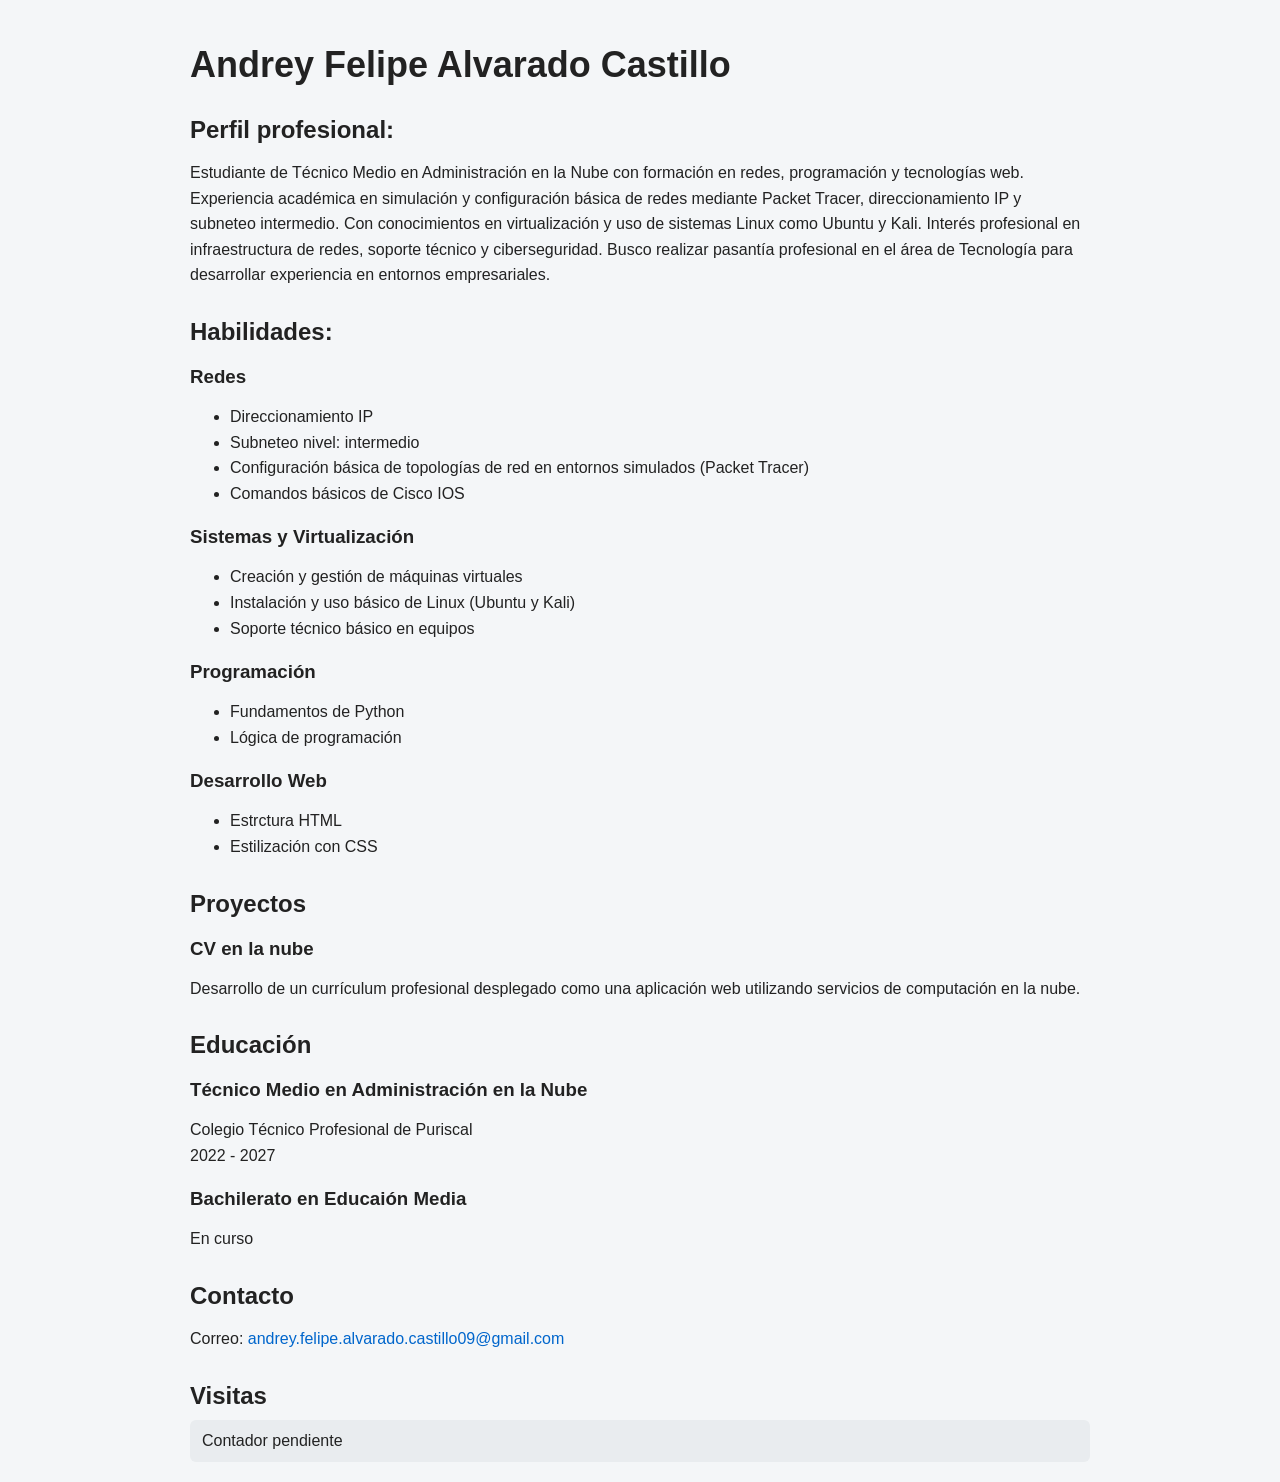
==== website/index.html @ d8b178a7 "Crear contenido y estructura del CV" ====
<!DOCTYPE html>
<html lang="es">

<head>
    <meta charset="UTF-8">
    <meta name="viewport" content="width=device-width, initial-scale=1.0">

    <title>Andrey Felipe Alvarado Castillo - CV</title>

    <link rel="stylesheet" href="styles.css">
</head>

<body>
    
    <main>
  <h1>Andrey Felipe Alvarado Castillo</h1>
    
    <h2>Perfil profesional:</h2>
    
    <p> Estudiante de Técnico Medio en Administración en la Nube con formación en redes,
    programación y tecnologías web. Experiencia académica en simulación y configuración
    básica de redes mediante Packet Tracer, direccionamiento IP y subneteo intermedio.
    Con conocimientos en virtualización y uso de sistemas Linux como Ubuntu y Kali.
    Interés profesional en infraestructura de redes, soporte técnico y ciberseguridad.
    Busco realizar pasantía profesional en el área de Tecnología para desarrollar
    experiencia en entornos empresariales.</p>

    <h2>Habilidades:</h2>

    <h3>Redes</h3>
    <ul>
        <li>Direccionamiento IP</li>
        <li>Subneteo nivel: intermedio</li>
        <li>Configuración básica de topologías de red en entornos simulados (Packet Tracer)</li>
        <li>Comandos básicos de Cisco IOS</li>
    </ul>
    <h3>Sistemas y Virtualización</h3>
    <ul>
        <li>Creación y gestión de máquinas virtuales</li>
        <li>Instalación y uso básico de Linux (Ubuntu y Kali)</li>
        <li>Soporte técnico básico en equipos</li>
    </ul>
    <h3>Programación</h3>
    <ul>
       <li>Fundamentos de Python</li>
        <li>Lógica de programación</li>
        
    </ul>
    <h3>Desarrollo Web</h3>
    <ul>
        <li>Estrctura HTML</li>
        <li>Estilización con CSS</li>
    </ul>
    <h2>Proyectos</h2>

    <h3>CV en la nube</h3>
    <p>
         Desarrollo de un currículum profesional desplegado como una aplicación web
         utilizando servicios de computación en la nube.
    </p>
    <h2>Educación</h2>

    <h3>Técnico Medio en Administración en la Nube</h3>
    <p>
        Colegio Técnico Profesional de Puriscal<br>
        2022 - 2027
    </p>

    <h3>Bachilerato en Educaión Media</h3>
    <p>
        En curso
    </p>
    <h2>Contacto</h2>

    <p>
        Correo:
        <a href="mailto:andrey.felipe.alvarado.castillo09@gmail.com">
            andrey.felipe.alvarado.castillo09@gmail.com
        </a>
    </p>
    
    <h2>Visitas</h2>

<div id="visit-count">
    Contador pendiente
</div>
    </main>
    
</body>

</html>
---- website/styles.css ----
body {
    font-family: Arial, sans-serif;
}

main {
    max-width: 900px;
    margin: 0 auto;
    padding: 20px;
}
body {
    font-family: Arial, sans-serif;
    margin: 0;
    background-color: #f4f6f8;
    color: #222;
}

h1 {
    font-size: 36px;
    margin-bottom: 10px;
}

h2 {
    margin-top: 30px;
    margin-bottom: 10px;
}

h3 {
    margin-top: 20px;
    margin-bottom: 8px;
}

p {
    line-height: 1.6;
}

ul {
    line-height: 1.6;
}

a {
    color: #0066cc;
    text-decoration: none;
    overflow-wrap: anywhere;
}

a:hover {
    text-decoration: underline;
}

#visit-count {
    margin-top: 10px;
    padding: 12px;
    background-color: #e9ecef;
    border-radius: 6px;
}
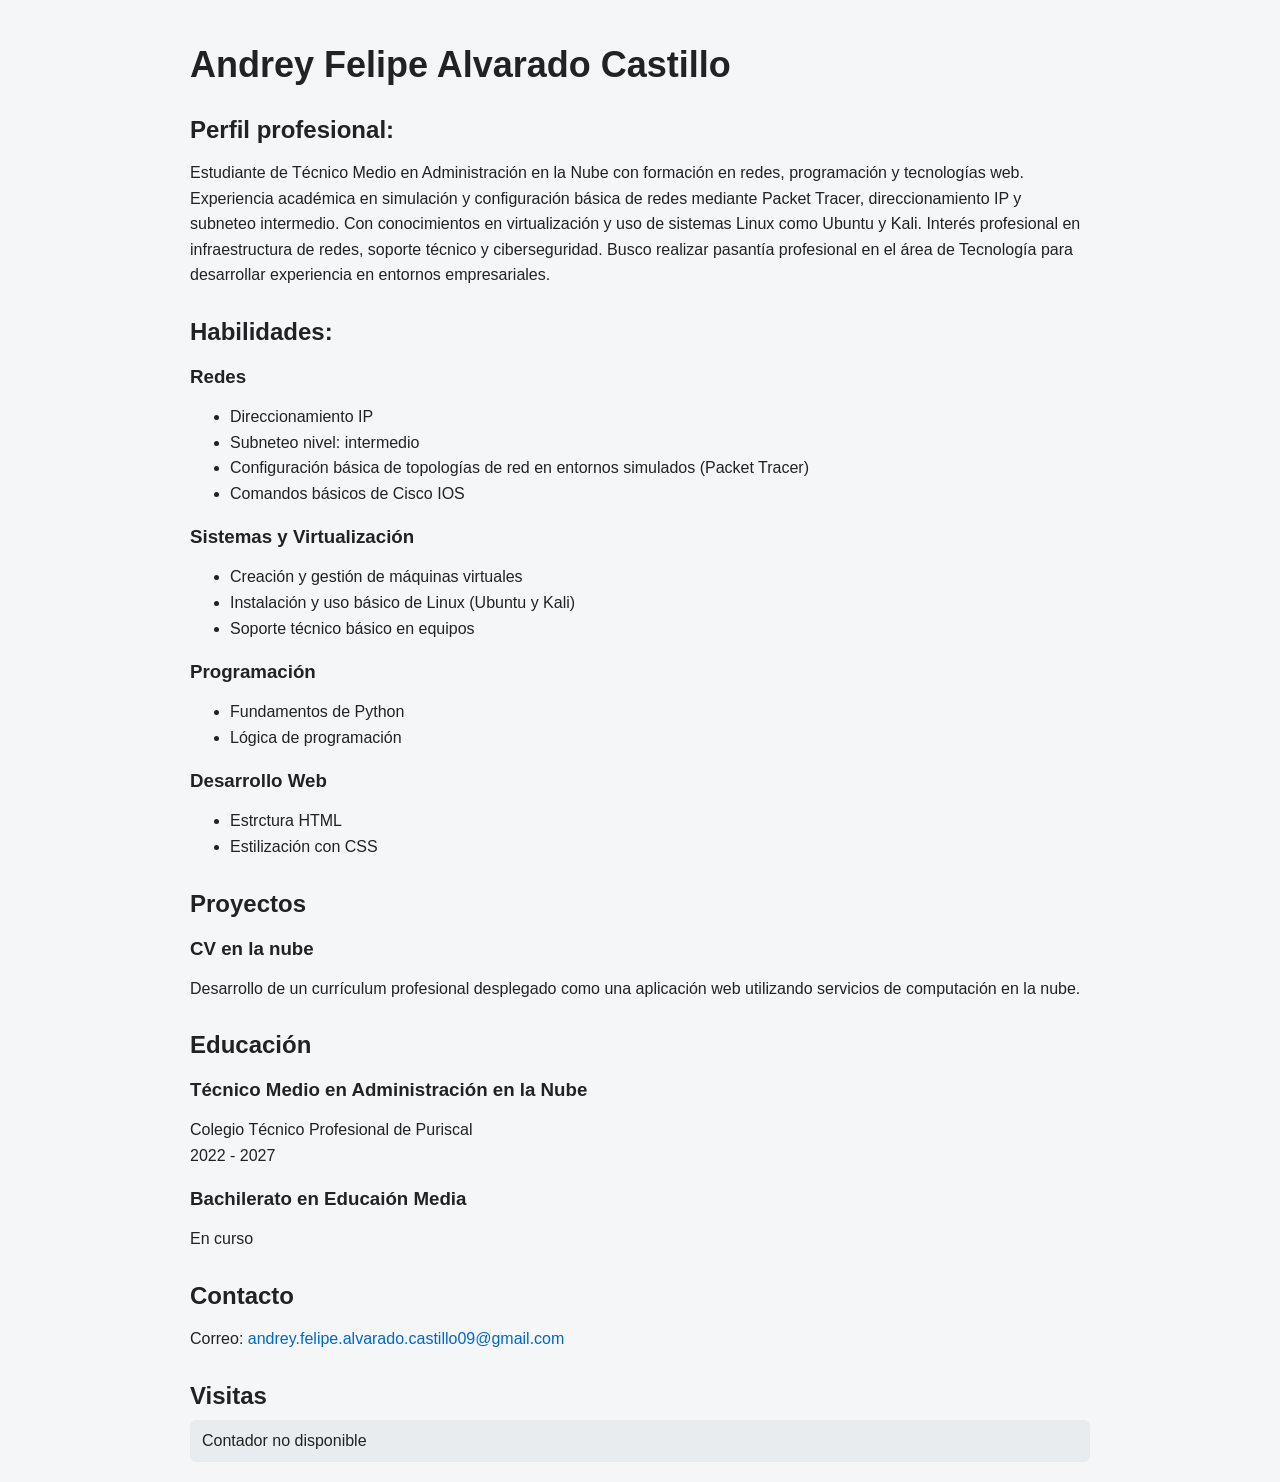
==== commit 21e50cea: "Update index.html" ====
--- a/website/index.html
+++ b/website/index.html
@@ -85,7 +85,7 @@
     Contador pendiente
 </div>
     </main>
-    
+    <script src="app.js"></script>
 </body>
 
 </html>
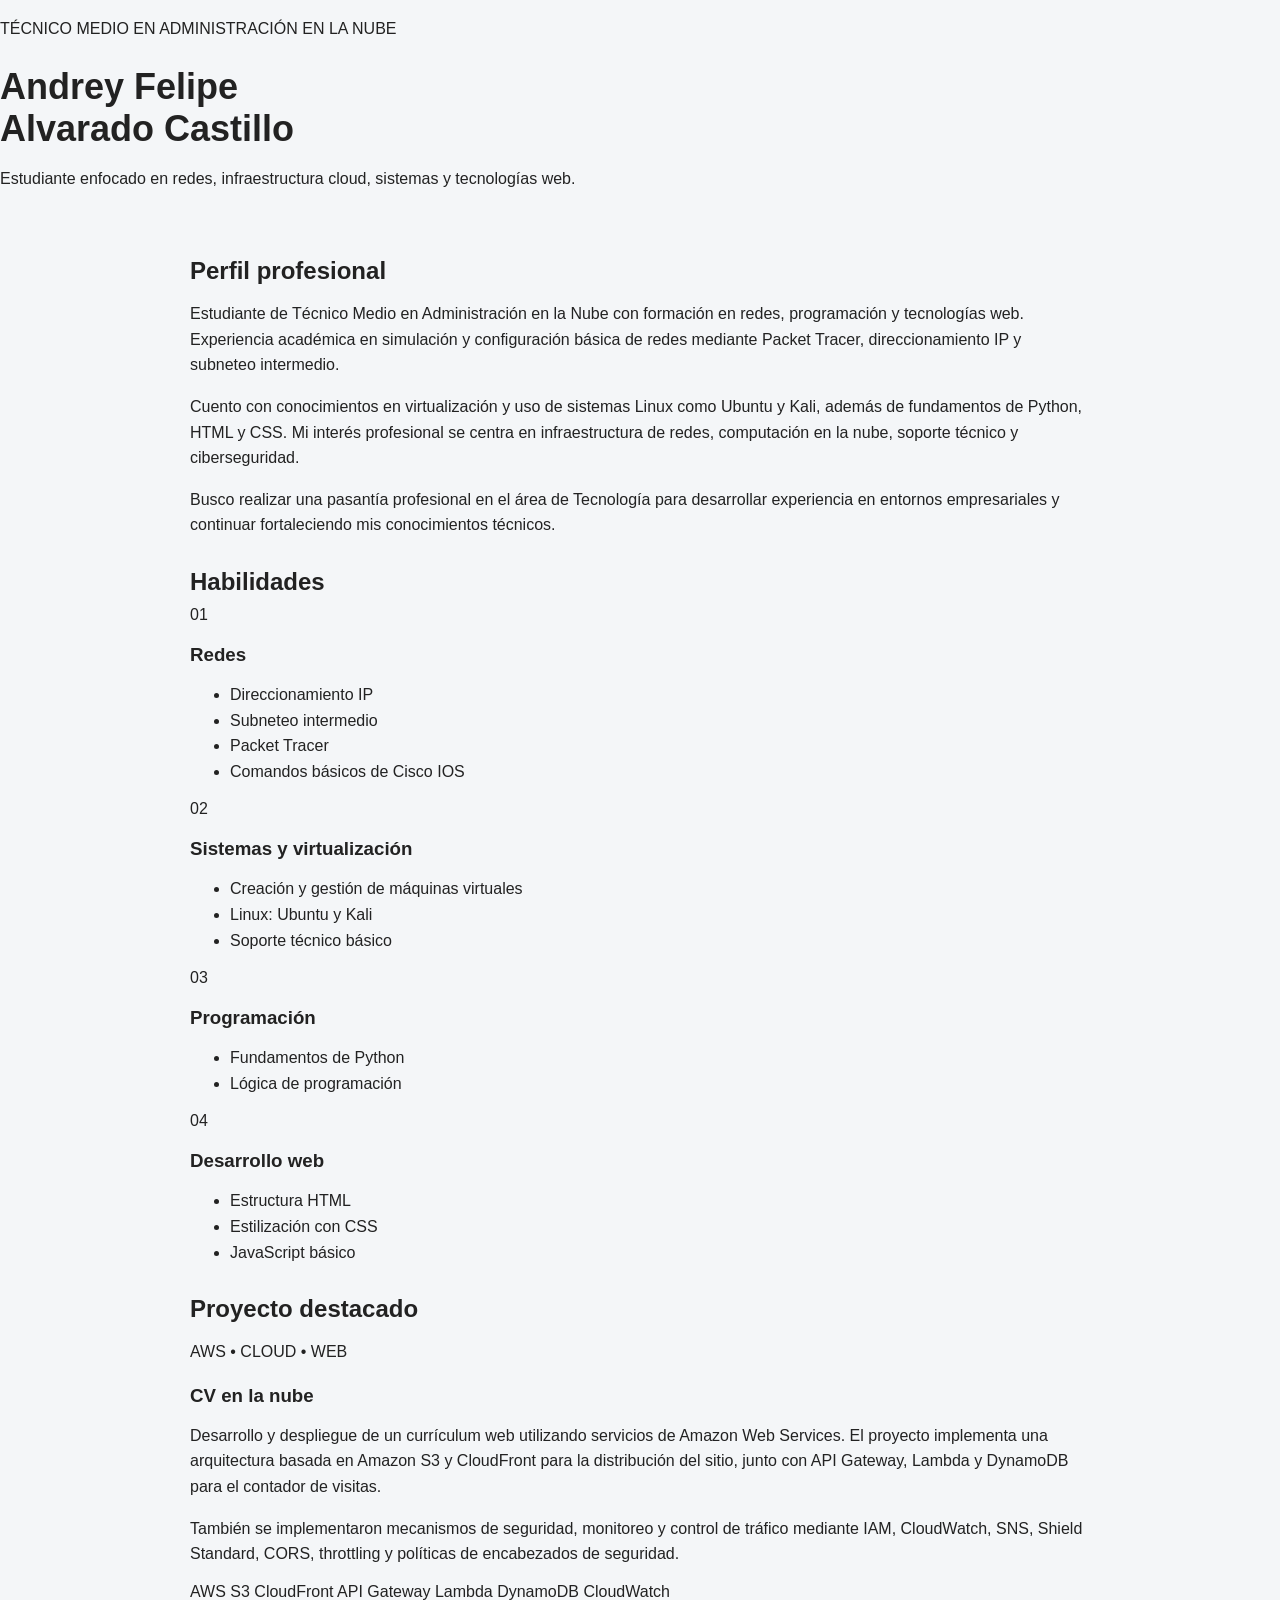
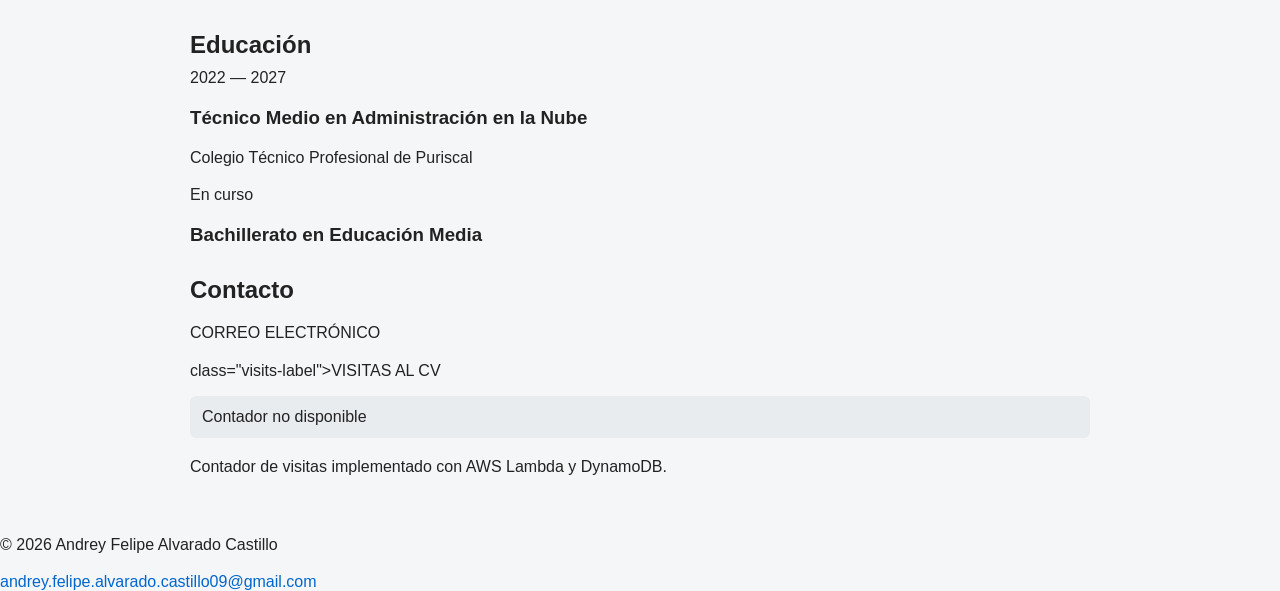
==== commit 71317fc6: "index.html redesign" ====
--- a/website/index.html
+++ b/website/index.html
@@ -5,87 +5,223 @@
     <meta charset="UTF-8">
     <meta name="viewport" content="width=device-width, initial-scale=1.0">
 
-    <title>Andrey Felipe Alvarado Castillo - CV</title>
+    <meta name="description"
+        content="CV de Andrey Felipe Alvarado Castillo, estudiante de Técnico Medio en Administración en la Nube.">
+
+    <title>Andrey Felipe Alvarado Castillo | CV</title>
 
     <link rel="stylesheet" href="styles.css">
 </head>
 
 <body>
-    
+
+    <header class="hero">
+        <div class="hero-content">
+            <p class="eyebrow">TÉCNICO MEDIO EN ADMINISTRACIÓN EN LA NUBE</p>
+
+            <h1>Andrey Felipe<br>Alvarado Castillo</h1>
+
+            <p class="hero-description">
+                Estudiante enfocado en redes, infraestructura cloud,
+                sistemas y tecnologías web.
+            </p>
+        </div>
+    </header>
+
     <main>
-  <h1>Andrey Felipe Alvarado Castillo</h1>
-    
-    <h2>Perfil profesional:</h2>
-    
-    <p> Estudiante de Técnico Medio en Administración en la Nube con formación en redes,
-    programación y tecnologías web. Experiencia académica en simulación y configuración
-    básica de redes mediante Packet Tracer, direccionamiento IP y subneteo intermedio.
-    Con conocimientos en virtualización y uso de sistemas Linux como Ubuntu y Kali.
-    Interés profesional en infraestructura de redes, soporte técnico y ciberseguridad.
-    Busco realizar pasantía profesional en el área de Tecnología para desarrollar
-    experiencia en entornos empresariales.</p>
-
-    <h2>Habilidades:</h2>
-
-    <h3>Redes</h3>
-    <ul>
-        <li>Direccionamiento IP</li>
-        <li>Subneteo nivel: intermedio</li>
-        <li>Configuración básica de topologías de red en entornos simulados (Packet Tracer)</li>
-        <li>Comandos básicos de Cisco IOS</li>
-    </ul>
-    <h3>Sistemas y Virtualización</h3>
-    <ul>
-        <li>Creación y gestión de máquinas virtuales</li>
-        <li>Instalación y uso básico de Linux (Ubuntu y Kali)</li>
-        <li>Soporte técnico básico en equipos</li>
-    </ul>
-    <h3>Programación</h3>
-    <ul>
-       <li>Fundamentos de Python</li>
-        <li>Lógica de programación</li>
-        
-    </ul>
-    <h3>Desarrollo Web</h3>
-    <ul>
-        <li>Estrctura HTML</li>
-        <li>Estilización con CSS</li>
-    </ul>
-    <h2>Proyectos</h2>
-
-    <h3>CV en la nube</h3>
-    <p>
-         Desarrollo de un currículum profesional desplegado como una aplicación web
-         utilizando servicios de computación en la nube.
-    </p>
-    <h2>Educación</h2>
-
-    <h3>Técnico Medio en Administración en la Nube</h3>
-    <p>
-        Colegio Técnico Profesional de Puriscal<br>
-        2022 - 2027
-    </p>
-
-    <h3>Bachilerato en Educaión Media</h3>
-    <p>
-        En curso
-    </p>
-    <h2>Contacto</h2>
-
-    <p>
-        Correo:
-        <a href="mailto:andrey.felipe.alvarado.castillo09@gmail.com">
-            andrey.felipe.alvarado.castillo09@gmail.com
-        </a>
-    </p>
-    
-    <h2>Visitas</h2>
-
-<div id="visit-count">
-    Contador pendiente
-</div>
+
+        <section class="section">
+            <h2>Perfil profesional</h2>
+
+            <p>
+                Estudiante de Técnico Medio en Administración en la Nube con
+                formación en redes, programación y tecnologías web. Experiencia
+                académica en simulación y configuración básica de redes mediante
+                Packet Tracer, direccionamiento IP y subneteo intermedio.
+            </p>
+
+            <p>
+                Cuento con conocimientos en virtualización y uso de sistemas
+                Linux como Ubuntu y Kali, además de fundamentos de Python,
+                HTML y CSS. Mi interés profesional se centra en infraestructura
+                de redes, computación en la nube, soporte técnico y ciberseguridad.
+            </p>
+
+            <p>
+                Busco realizar una pasantía profesional en el área de Tecnología
+                para desarrollar experiencia en entornos empresariales y
+                continuar fortaleciendo mis conocimientos técnicos.
+            </p>
+        </section>
+
+
+        <section class="section">
+            <h2>Habilidades</h2>
+
+            <div class="skills-grid">
+
+                <article class="skill-card">
+                    <span class="skill-number">01</span>
+                    <h3>Redes</h3>
+
+                    <ul>
+                        <li>Direccionamiento IP</li>
+                        <li>Subneteo intermedio</li>
+                        <li>Packet Tracer</li>
+                        <li>Comandos básicos de Cisco IOS</li>
+                    </ul>
+                </article>
+
+
+                <article class="skill-card">
+                    <span class="skill-number">02</span>
+                    <h3>Sistemas y virtualización</h3>
+
+                    <ul>
+                        <li>Creación y gestión de máquinas virtuales</li>
+                        <li>Linux: Ubuntu y Kali</li>
+                        <li>Soporte técnico básico</li>
+                    </ul>
+                </article>
+
+
+                <article class="skill-card">
+                    <span class="skill-number">03</span>
+                    <h3>Programación</h3>
+
+                    <ul>
+                        <li>Fundamentos de Python</li>
+                        <li>Lógica de programación</li>
+                    </ul>
+                </article>
+
+
+                <article class="skill-card">
+                    <span class="skill-number">04</span>
+                    <h3>Desarrollo web</h3>
+
+                    <ul>
+                        <li>Estructura HTML</li>
+                        <li>Estilización con CSS</li>
+                        <li>JavaScript básico</li>
+                    </ul>
+                </article>
+
+            </div>
+        </section>
+
+
+        <section class="section">
+            <h2>Proyecto destacado</h2>
+
+            <article class="project-card">
+
+                <div class="project-header">
+                    <div>
+                        <p class="project-label">AWS • CLOUD • WEB</p>
+                        <h3>CV en la nube</h3>
+                    </div>
+                </div>
+
+                <p>
+                    Desarrollo y despliegue de un currículum web utilizando
+                    servicios de Amazon Web Services. El proyecto implementa
+                    una arquitectura basada en Amazon S3 y CloudFront para
+                    la distribución del sitio, junto con API Gateway, Lambda
+                    y DynamoDB para el contador de visitas.
+                </p>
+
+                <p>
+                    También se implementaron mecanismos de seguridad,
+                    monitoreo y control de tráfico mediante IAM, CloudWatch,
+                    SNS, Shield Standard, CORS, throttling y políticas de
+                    encabezados de seguridad.
+                </p>
+
+                <div class="technology-list">
+                    <span>AWS S3</span>
+                    <span>CloudFront</span>
+                    <span>API Gateway</span>
+                    <span>Lambda</span>
+                    <span>DynamoDB</span>
+                    <span>CloudWatch</span>
+                </div>
+
+            </article>
+        </section>
+
+
+        <section class="section">
+            <h2>Educación</h2>
+
+            <div class="timeline">
+
+                <article class="education-item">
+                    <div class="education-year">2022 — 2027</div>
+
+                    <div>
+                        <h3>Técnico Medio en Administración en la Nube</h3>
+
+                        <p>
+                            Colegio Técnico Profesional de Puriscal
+                        </p>
+                    </div>
+                </article>
+
+
+                <article class="education-item">
+                    <div class="education-year">En curso</div>
+
+                    <div>
+                        <h3>Bachillerato en Educación Media</h3>
+                    </div>
+                </article>
+
+            </div>
+        </section>
+
+
+        <section class="section contact-section">
+            <h2>Contacto</h2>
+
+            <div class="contact-card">
+
+                <p class="contact-label">CORREO ELECTRÓNICO</p>
+ class="visits-label">VISITAS AL CV</p>
+
+            <div id="visit-count">
+                Cargando...
+            </div>
+
+            <p class="visits-note">
+                Contador de visitas implementado con AWS Lambda y DynamoDB.
+            </p>
+
+        </section>
+
     </main>
+
+
+    <footer>
+        <p>
+            © 2026 Andrey Felipe Alvarado Castillo
+        </p>
+    </footer>
+
+
     <script src="app.js"></script>
+
 </body>
 
 </html>
+                <a href="mailto:andrey.felipe.alvarado.castillo09@gmail.com">
+                    andrey.felipe.alvarado.castillo09@gmail.com
+                </a>
+
+            </div>
+        </section>
+
+
+        <section class="visits-section">
+
+            <p
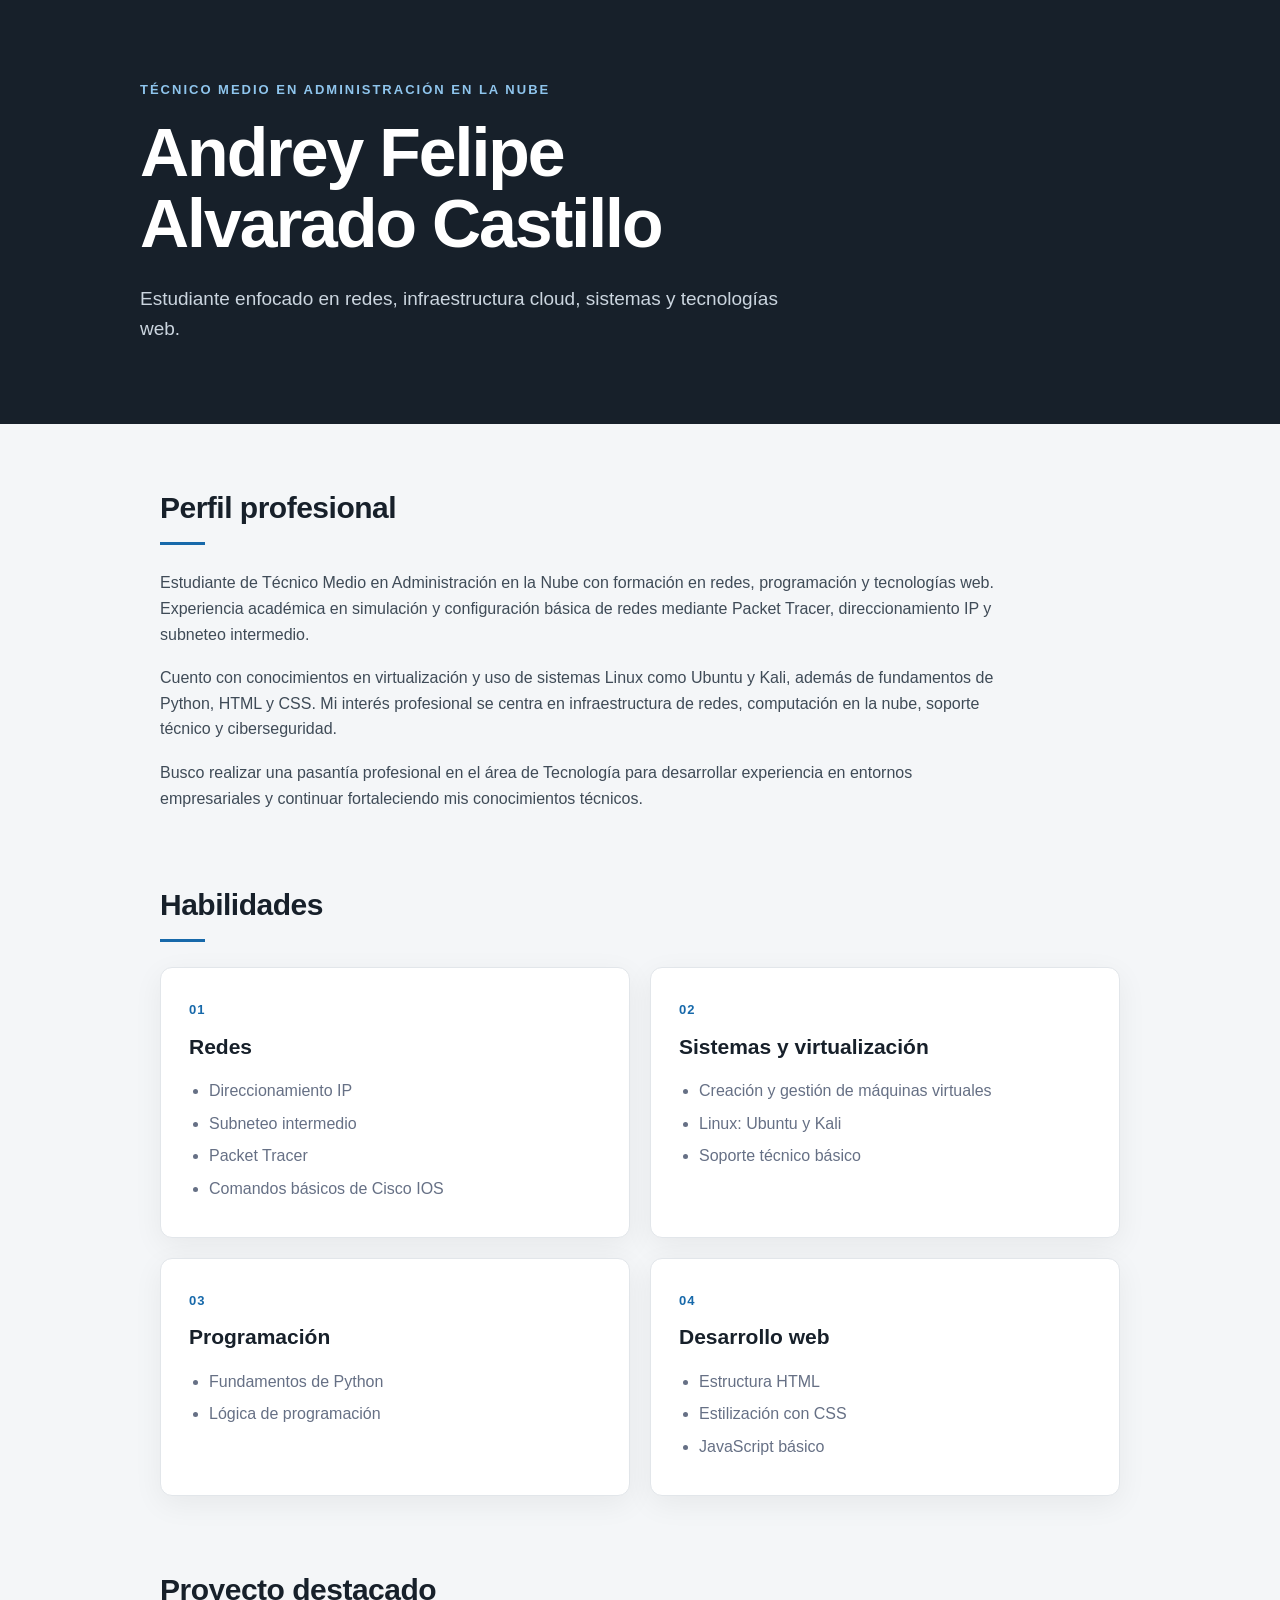
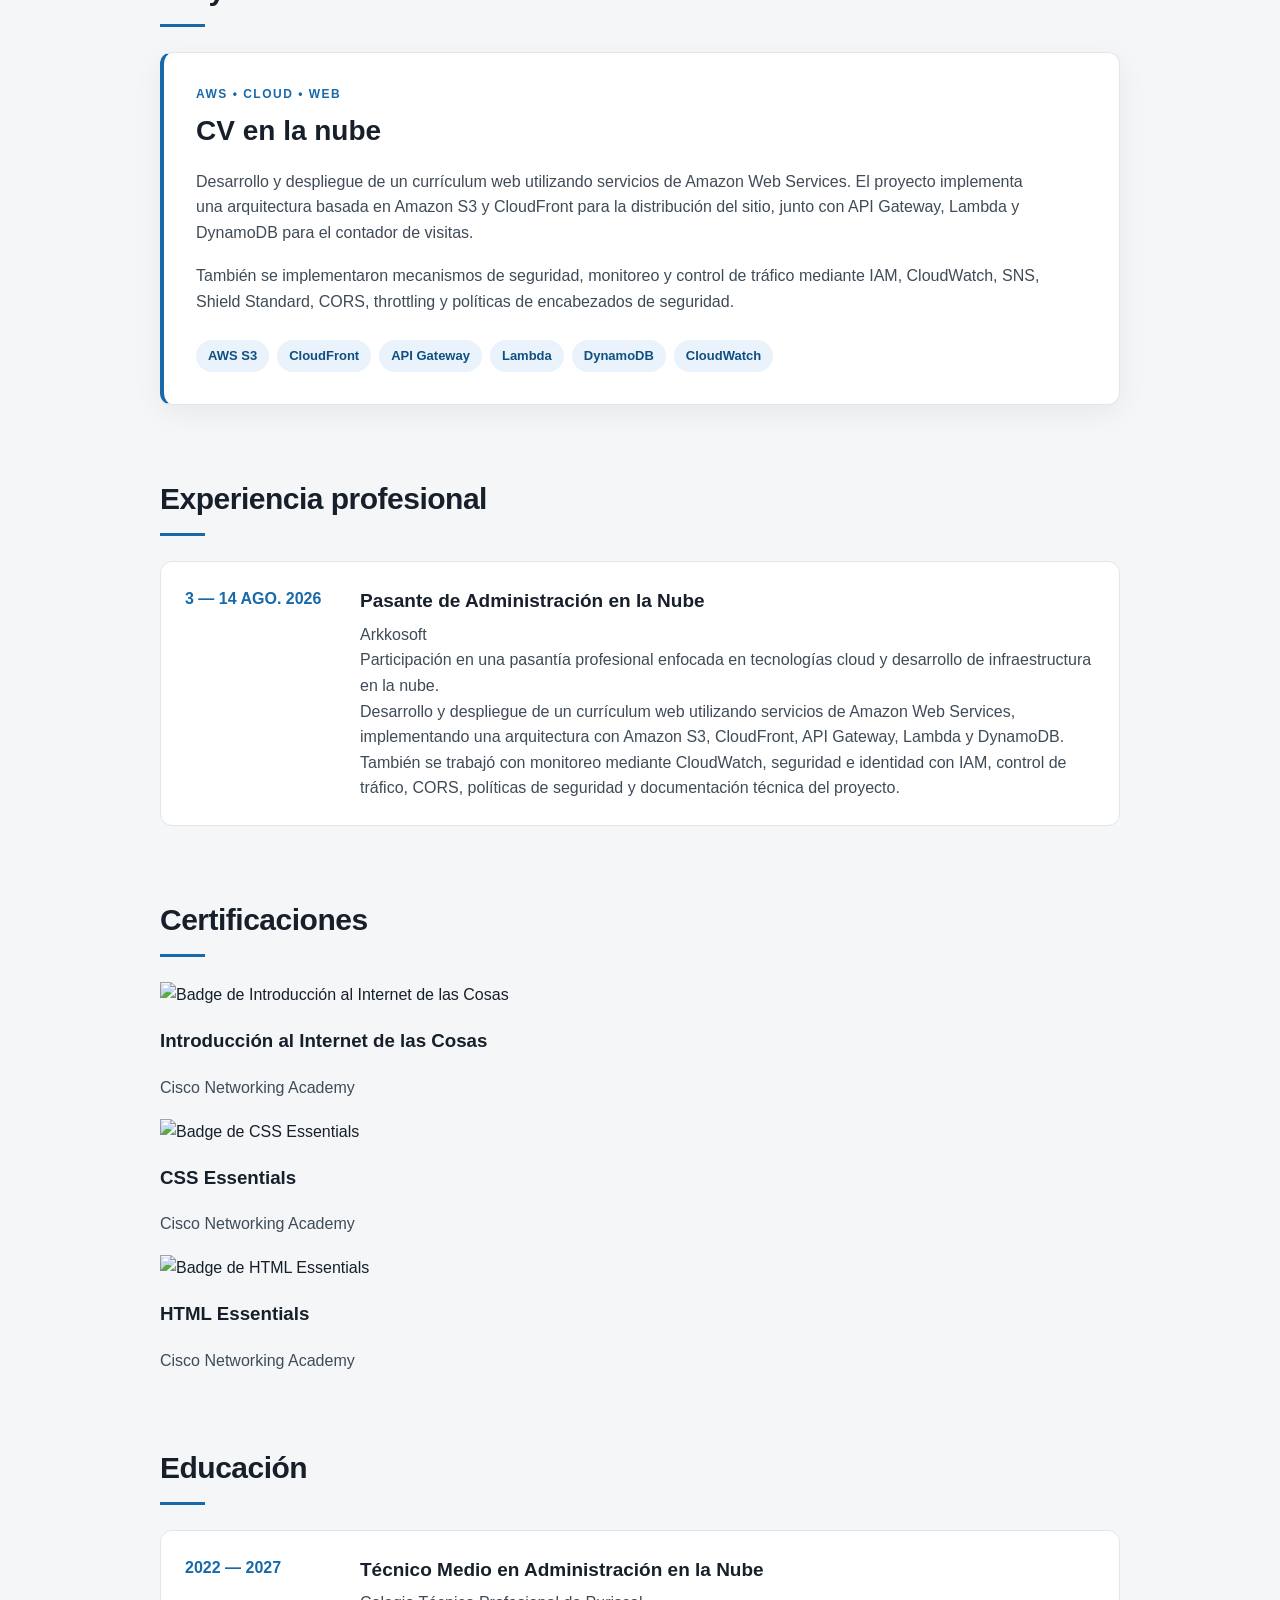
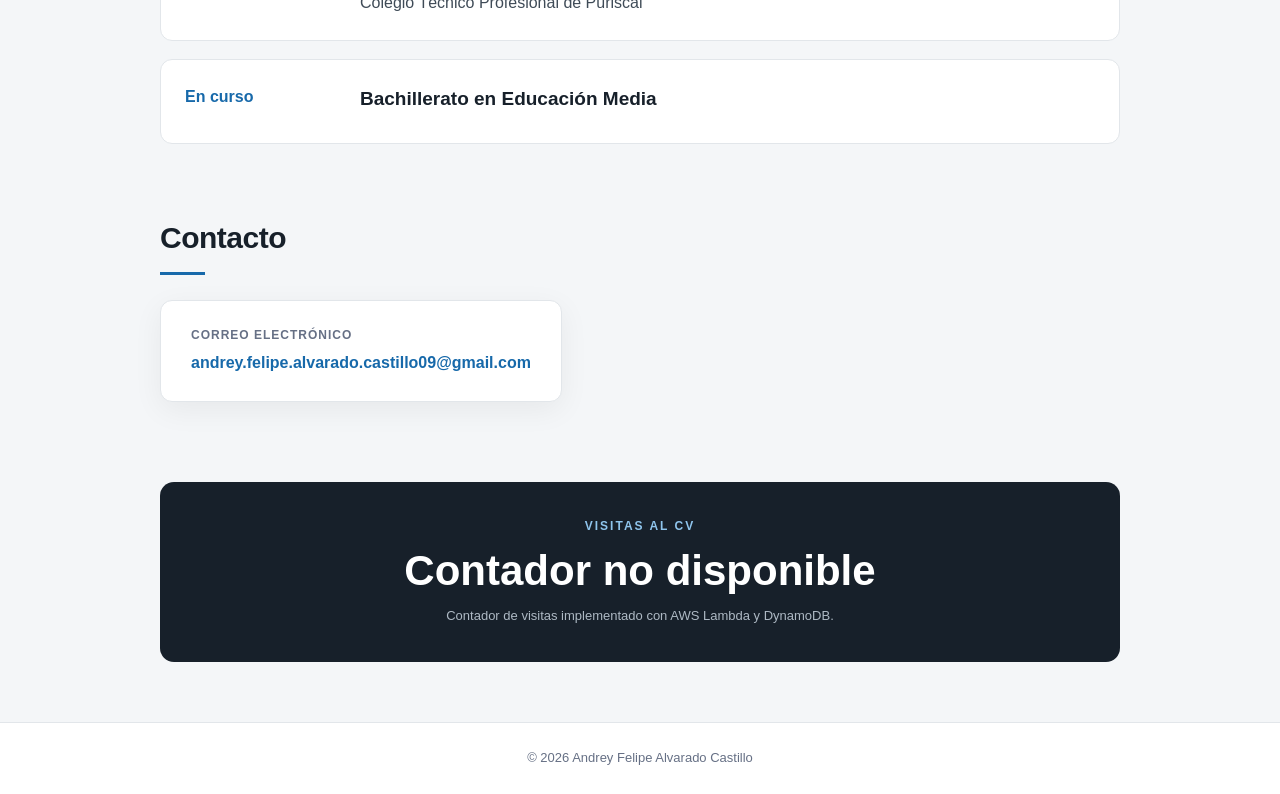
==== commit d9a0c46c: "ultimate index.html" ====
--- a/website/index.html
+++ b/website/index.html
@@ -151,13 +151,127 @@
         </section>
 
 
+        <!-- NUEVA SECCIÓN: EXPERIENCIA PROFESIONAL -->
+
+        <section class="section">
+            <h2>Experiencia profesional</h2>
+
+            <div class="timeline">
+
+                <article class="education-item experience-item">
+
+                    <div class="education-year">
+                        3 — 14 AGO. 2026
+                    </div>
+
+                    <div>
+                        <h3>Pasante de Administración en la Nube</h3>
+
+                        <p class="experience-company">
+                            Arkkosoft
+                        </p>
+
+                        <p>
+                            Participación en una pasantía profesional enfocada
+                            en tecnologías cloud y desarrollo de infraestructura
+                            en la nube.
+                        </p>
+
+                        <p>
+                            Desarrollo y despliegue de un currículum web utilizando
+                            servicios de Amazon Web Services, implementando una
+                            arquitectura con Amazon S3, CloudFront, API Gateway,
+                            Lambda y DynamoDB.
+                        </p>
+
+                        <p>
+                            También se trabajó con monitoreo mediante CloudWatch,
+                            seguridad e identidad con IAM, control de tráfico,
+                            CORS, políticas de seguridad y documentación técnica
+                            del proyecto.
+                        </p>
+                    </div>
+
+                </article>
+
+            </div>
+        </section>
+
+
+        <!-- NUEVA SECCIÓN: CERTIFICACIONES -->
+
+        <section class="section">
+            <h2>Certificaciones</h2>
+
+            <div class="certifications-grid">
+
+                <article class="certificate-card">
+
+                    <div class="certificate-badge">
+                        <img src="badges/iot-badge.png"
+                            alt="Badge de Introducción al Internet de las Cosas">
+                    </div>
+
+                    <div class="certificate-info">
+                        <h3>Introducción al Internet de las Cosas</h3>
+
+                        <p>
+                            Cisco Networking Academy
+                        </p>
+                    </div>
+
+                </article>
+
+
+                <article class="certificate-card">
+
+                    <div class="certificate-badge">
+                        <img src="badges/css-essentials-badge.png"
+                            alt="Badge de CSS Essentials">
+                    </div>
+
+                    <div class="certificate-info">
+                        <h3>CSS Essentials</h3>
+
+                        <p>
+                            Cisco Networking Academy
+                        </p>
+                    </div>
+
+                </article>
+
+
+                <article class="certificate-card">
+
+                    <div class="certificate-badge">
+                        <img src="badges/html-essentials-badge.png"
+                            alt="Badge de HTML Essentials">
+                    </div>
+
+                    <div class="certificate-info">
+                        <h3>HTML Essentials</h3>
+
+                        <p>
+                            Cisco Networking Academy
+                        </p>
+                    </div>
+
+                </article>
+
+            </div>
+        </section>
+
+
         <section class="section">
             <h2>Educación</h2>
 
             <div class="timeline">
 
                 <article class="education-item">
-                    <div class="education-year">2022 — 2027</div>
+
+                    <div class="education-year">
+                        2022 — 2027
+                    </div>
 
                     <div>
                         <h3>Técnico Medio en Administración en la Nube</h3>
@@ -166,15 +280,20 @@
                             Colegio Técnico Profesional de Puriscal
                         </p>
                     </div>
+
                 </article>
 
 
                 <article class="education-item">
-                    <div class="education-year">En curso</div>
+
+                    <div class="education-year">
+                        En curso
+                    </div>
 
                     <div>
                         <h3>Bachillerato en Educación Media</h3>
                     </div>
+
                 </article>
 
             </div>
@@ -186,8 +305,23 @@
 
             <div class="contact-card">
 
-                <p class="contact-label">CORREO ELECTRÓNICO</p>
- class="visits-label">VISITAS AL CV</p>
+                <p class="contact-label">
+                    CORREO ELECTRÓNICO
+                </p>
+
+                <a href="mailto:andrey.felipe.alvarado.castillo09@gmail.com">
+                    andrey.felipe.alvarado.castillo09@gmail.com
+                </a>
+
+            </div>
+        </section>
+
+
+        <section class="visits-section">
+
+            <p class="visits-label">
+                VISITAS AL CV
+            </p>
 
             <div id="visit-count">
                 Cargando...
@@ -214,14 +348,3 @@
 </body>
 
 </html>
-                <a href="mailto:andrey.felipe.alvarado.castillo09@gmail.com">
-                    andrey.felipe.alvarado.castillo09@gmail.com
-                </a>
-
-            </div>
-        </section>
-
-
-        <section class="visits-section">
-
-            <p
--- a/website/styles.css
+++ b/website/styles.css
@@ -1,55 +1,324 @@
+:root {
+    --background: #f4f6f8;
+    --surface: #ffffff;
+    --text: #17202a;
+    --muted: #667085;
+    --border: #e2e6ea;
+    --accent: #1769aa;
+    --accent-dark: #0f4f82;
+    --soft-accent: #eaf3fb;
+    --shadow: 0 8px 30px rgba(0, 0, 0, 0.06);
+}
+
+* {
+    box-sizing: border-box;
+}
+
+html {
+    scroll-behavior: smooth;
+}
+
 body {
-    font-family: Arial, sans-serif;
+    margin: 0;
+    font-family: Arial, Helvetica, sans-serif;
+    background: var(--background);
+    color: var(--text);
+    line-height: 1.6;
+}
+
+.hero {
+    background: var(--text);
+    color: white;
+    padding: 80px 20px;
+}
+
+.hero-content {
+    max-width: 1000px;
+    margin: 0 auto;
+}
+
+.eyebrow {
+    margin: 0 0 16px;
+    color: #8fc5ed;
+    font-size: 13px;
+    font-weight: bold;
+    letter-spacing: 2px;
+}
+
+.hero h1 {
+    margin: 0;
+    font-size: clamp(40px, 7vw, 68px);
+    line-height: 1.05;
+    letter-spacing: -2px;
+}
+
+.hero-description {
+    max-width: 650px;
+    margin: 24px 0 0;
+    color: #cbd5df;
+    font-size: 19px;
 }
 
 main {
-    max-width: 900px;
+    max-width: 1000px;
     margin: 0 auto;
-    padding: 20px;
-}
-body {
-    font-family: Arial, sans-serif;
-    margin: 0;
-    background-color: #f4f6f8;
-    color: #222;
-}
-
-h1 {
-    font-size: 36px;
-    margin-bottom: 10px;
-}
-
-h2 {
-    margin-top: 30px;
-    margin-bottom: 10px;
-}
-
-h3 {
-    margin-top: 20px;
-    margin-bottom: 8px;
-}
-
-p {
-    line-height: 1.6;
-}
-
-ul {
-    line-height: 1.6;
-}
-
-a {
-    color: #0066cc;
+    padding: 60px 20px;
+}
+
+.section {
+    margin-bottom: 70px;
+}
+
+.section h2 {
+    margin: 0 0 25px;
+    font-size: 30px;
+    letter-spacing: -0.5px;
+}
+
+.section h2::after {
+    content: "";
+    display: block;
+    width: 45px;
+    height: 3px;
+    margin-top: 10px;
+    background: var(--accent);
+}
+
+.section p {
+    max-width: 850px;
+    margin: 0 0 18px;
+    color: #3f4b57;
+}
+
+.skills-grid {
+    display: grid;
+    grid-template-columns: repeat(2, 1fr);
+    gap: 20px;
+}
+
+.skill-card {
+    position: relative;
+    padding: 28px;
+    background: var(--surface);
+    border: 1px solid var(--border);
+    border-radius: 12px;
+    box-shadow: var(--shadow);
+    transition: transform 0.2s ease, box-shadow 0.2s ease;
+}
+
+.skill-card:hover {
+    transform: translateY(-4px);
+    box-shadow: 0 12px 35px rgba(0, 0, 0, 0.09);
+}
+
+.skill-number {
+    color: var(--accent);
+    font-size: 13px;
+    font-weight: bold;
+    letter-spacing: 1px;
+}
+
+.skill-card h3 {
+    margin: 8px 0 15px;
+    font-size: 21px;
+}
+
+.skill-card ul {
+    margin: 0;
+    padding-left: 20px;
+    color: var(--muted);
+}
+
+.skill-card li {
+    margin-bottom: 7px;
+}
+
+.project-card {
+    padding: 32px;
+    background: var(--surface);
+    border: 1px solid var(--border);
+    border-left: 4px solid var(--accent);
+    border-radius: 12px;
+    box-shadow: var(--shadow);
+}
+
+.project-header {
+    margin-bottom: 15px;
+}
+
+.project-label {
+    margin: 0 0 5px !important;
+    color: var(--accent) !important;
+    font-size: 12px;
+    font-weight: bold;
+    letter-spacing: 1.5px;
+}
+
+.project-card h3 {
+    margin: 0;
+    font-size: 28px;
+}
+
+.technology-list {
+    display: flex;
+    flex-wrap: wrap;
+    gap: 8px;
+    margin-top: 25px;
+}
+
+.technology-list span {
+    padding: 6px 12px;
+    background: var(--soft-accent);
+    color: var(--accent-dark);
+    border-radius: 20px;
+    font-size: 13px;
+    font-weight: bold;
+}
+
+.timeline {
+    display: flex;
+    flex-direction: column;
+    gap: 18px;
+}
+
+.education-item {
+    display: grid;
+    grid-template-columns: 150px 1fr;
+    gap: 25px;
+    padding: 24px;
+    background: var(--surface);
+    border: 1px solid var(--border);
+    border-radius: 12px;
+}
+
+.education-year {
+    color: var(--accent);
+    font-weight: bold;
+}
+
+.education-item h3 {
+    margin: 0 0 5px;
+    font-size: 19px;
+}
+
+.education-item p {
+    margin: 0;
+}
+
+.contact-card {
+    display: inline-block;
+    padding: 25px 30px;
+    background: var(--surface);
+    border: 1px solid var(--border);
+    border-radius: 12px;
+    box-shadow: var(--shadow);
+}
+
+.contact-label {
+    margin: 0 0 5px !important;
+    color: var(--muted) !important;
+    font-size: 12px;
+    font-weight: bold;
+    letter-spacing: 1px;
+}
+
+.contact-card a {
+    color: var(--accent);
+    font-weight: bold;
     text-decoration: none;
     overflow-wrap: anywhere;
 }
 
-a:hover {
+.contact-card a:hover {
     text-decoration: underline;
 }
 
+.visits-section {
+    margin-top: 80px;
+    padding: 35px;
+    text-align: center;
+    background: var(--text);
+    color: white;
+    border-radius: 14px;
+}
+
+.visits-label {
+    margin: 0 0 10px !important;
+    color: #8fc5ed !important;
+    font-size: 12px;
+    font-weight: bold;
+    letter-spacing: 2px;
+}
+
 #visit-count {
-    margin-top: 10px;
-    padding: 12px;
-    background-color: #e9ecef;
-    border-radius: 6px;
-}
+    font-size: 42px;
+    font-weight: bold;
+    line-height: 1.2;
+}
+
+.visits-note {
+    margin: 10px auto 0 !important;
+    color: #aeb9c4 !important;
+    font-size: 13px;
+}
+
+footer {
+    padding: 25px 20px;
+    text-align: center;
+    border-top: 1px solid var(--border);
+    background: white;
+}
+
+footer p {
+    margin: 0;
+    color: var(--muted);
+    font-size: 13px;
+}
+
+@media (max-width: 700px) {
+
+    .hero {
+        padding: 60px 20px;
+    }
+
+    .hero h1 {
+        font-size: 42px;
+    }
+
+    .hero-description {
+        font-size: 17px;
+    }
+
+    main {
+        padding: 45px 16px;
+    }
+
+    .section {
+        margin-bottom: 55px;
+    }
+
+    .section h2 {
+        font-size: 26px;
+    }
+
+    .skills-grid {
+        grid-template-columns: 1fr;
+    }
+
+    .project-card {
+        padding: 24px;
+    }
+
+    .education-item {
+        grid-template-columns: 1fr;
+        gap: 5px;
+    }
+
+    .visits-section {
+        padding: 30px 20px;
+    }
+
+    #visit-count {
+        font-size: 36px;
+    }
+}
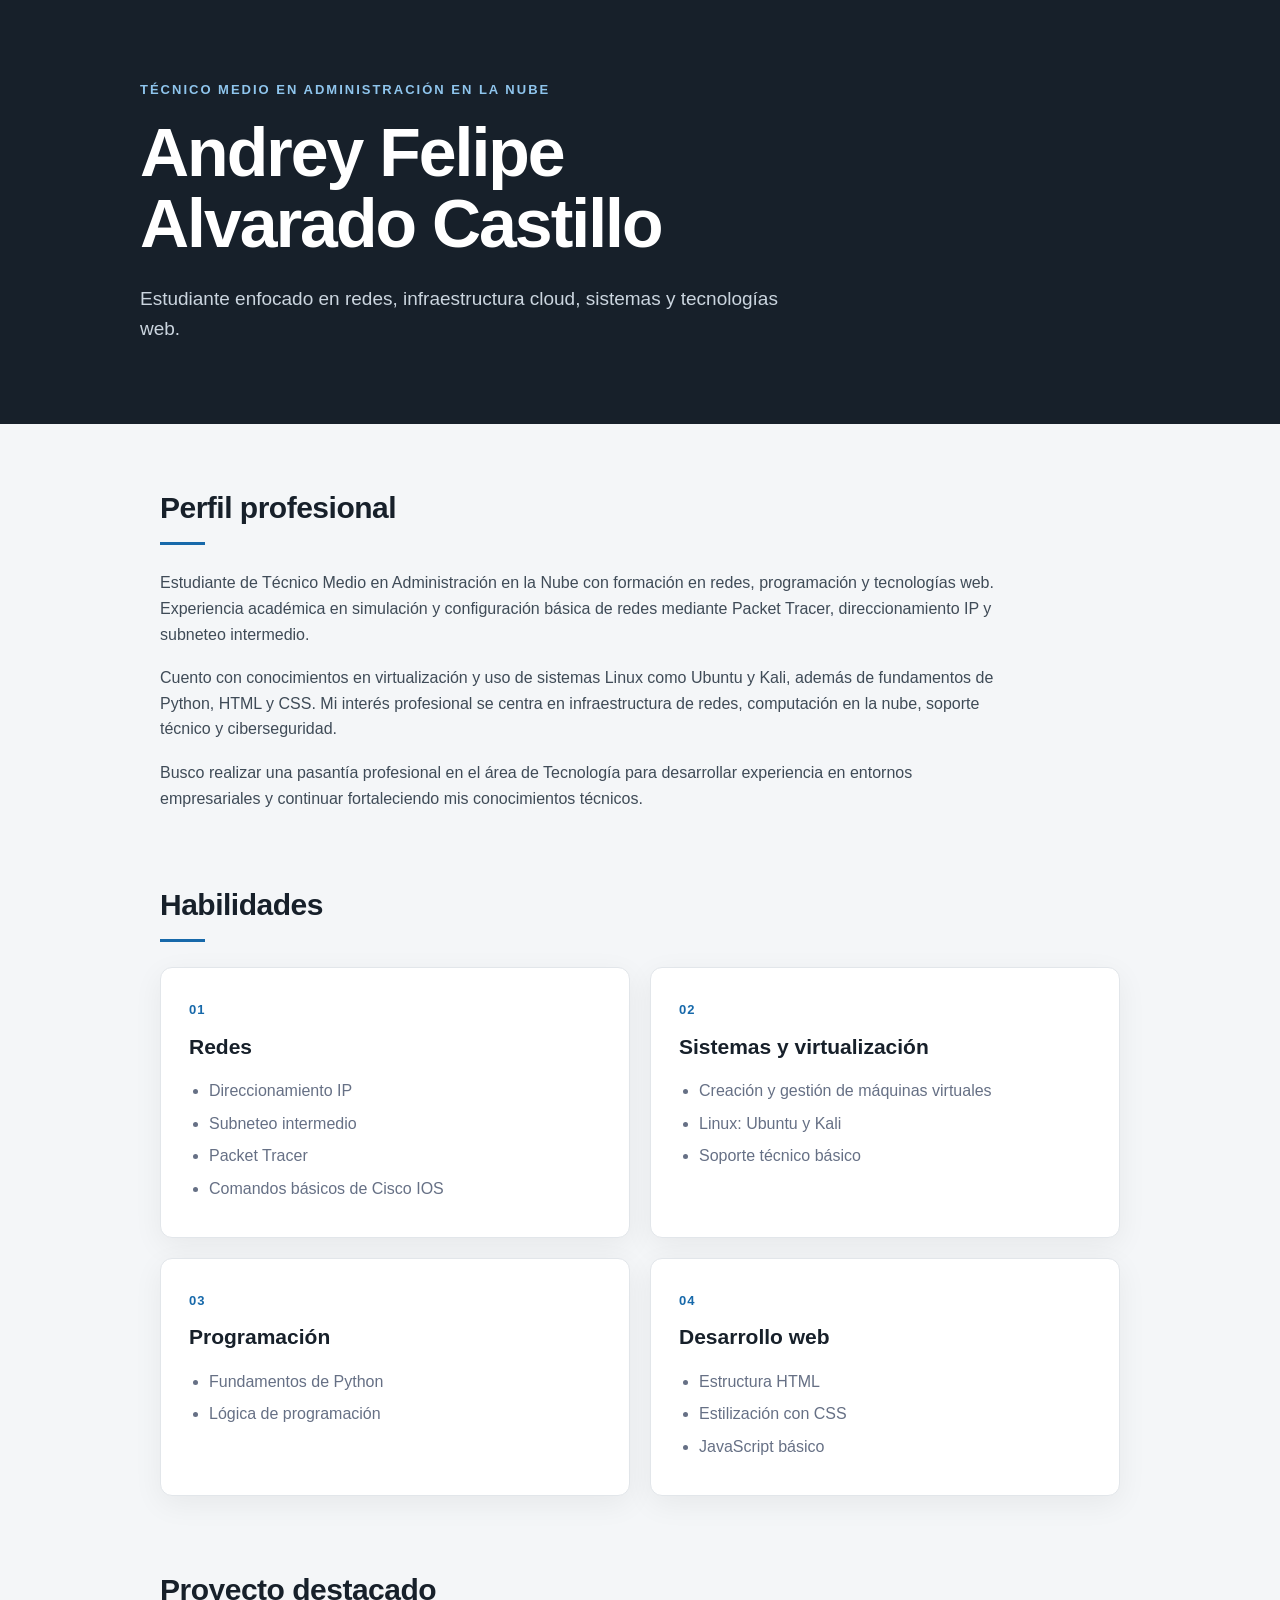
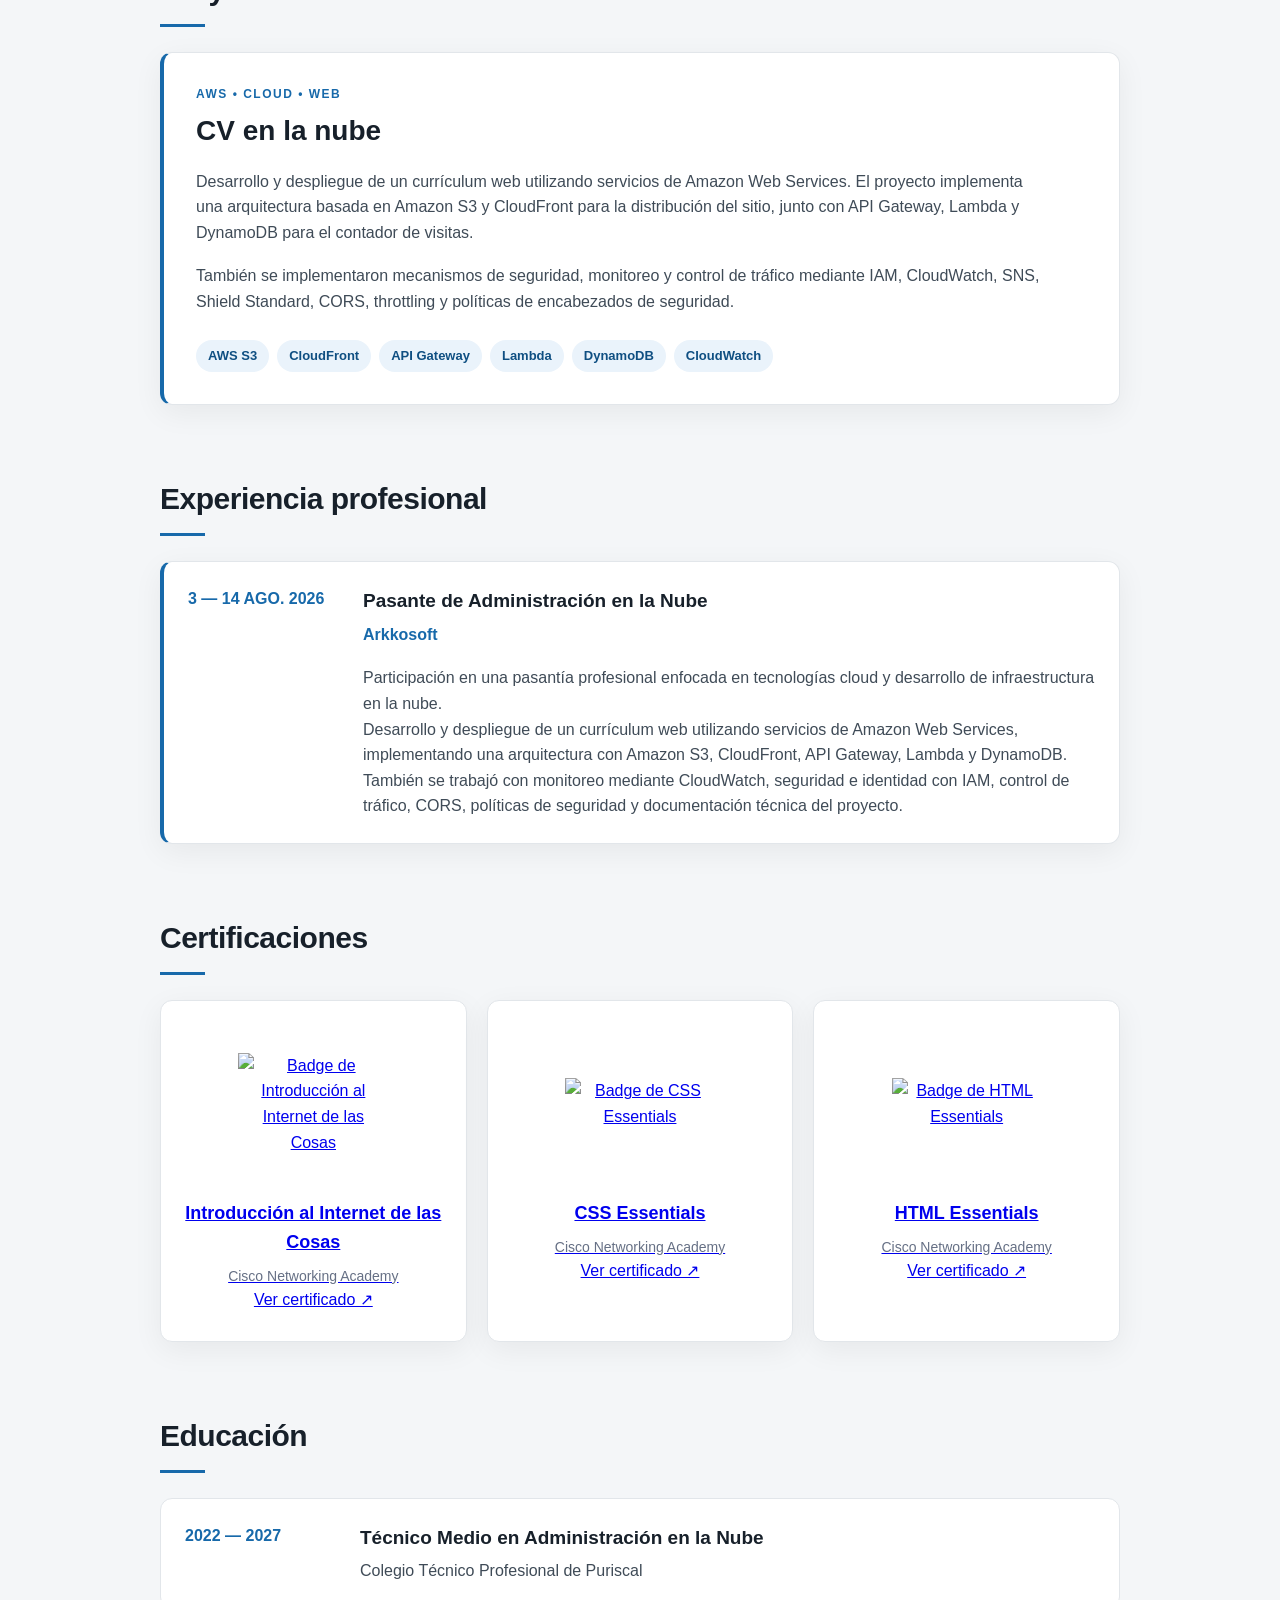
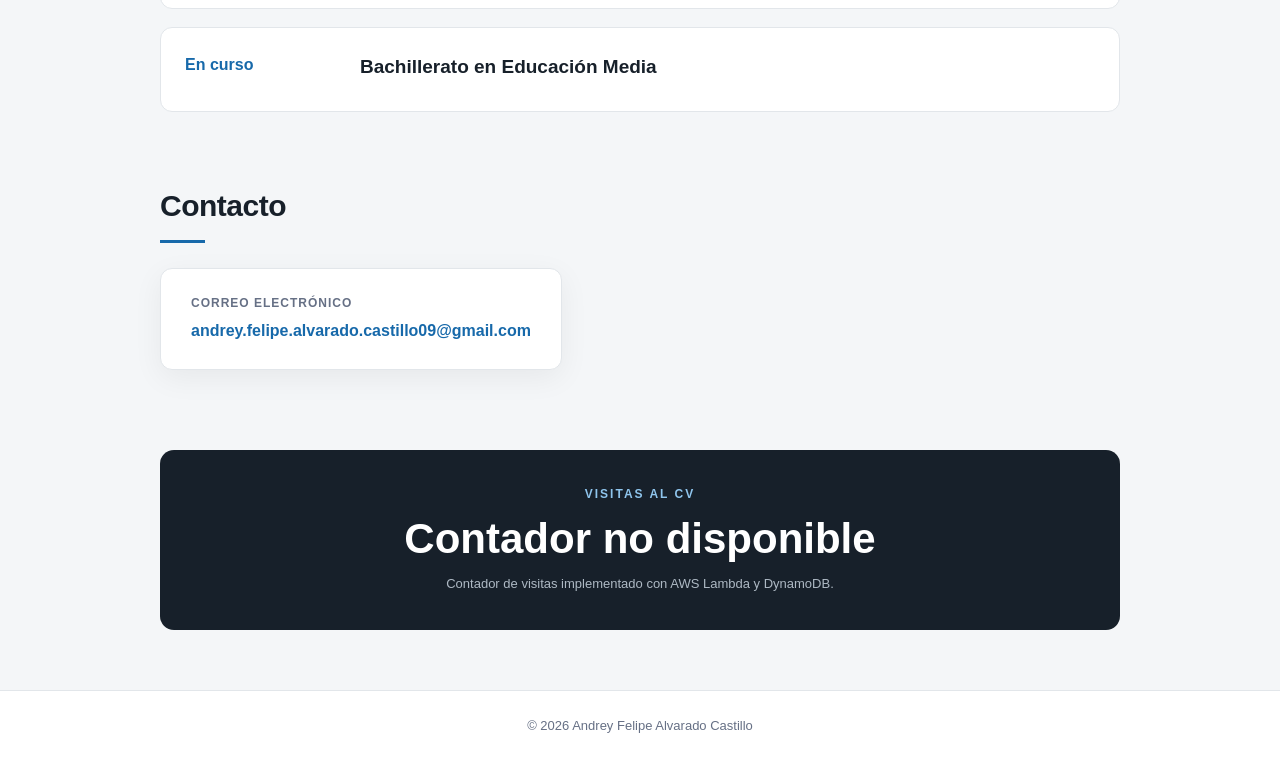
==== commit e56af15f: "Refactor certification section in index.html" ====
--- a/website/index.html
+++ b/website/index.html
@@ -201,66 +201,86 @@
         <!-- NUEVA SECCIÓN: CERTIFICACIONES -->
 
         <section class="section">
-            <h2>Certificaciones</h2>
-
-            <div class="certifications-grid">
-
-                <article class="certificate-card">
-
-                    <div class="certificate-badge">
-                        <img src="badges/iot-badge.png"
-                            alt="Badge de Introducción al Internet de las Cosas">
-                    </div>
-
-                    <div class="certificate-info">
-                        <h3>Introducción al Internet de las Cosas</h3>
-
-                        <p>
-                            Cisco Networking Academy
-                        </p>
-                    </div>
-
-                </article>
-
-
-                <article class="certificate-card">
-
-                    <div class="certificate-badge">
-                        <img src="badges/css-essentials-badge.png"
-                            alt="Badge de CSS Essentials">
-                    </div>
-
-                    <div class="certificate-info">
-                        <h3>CSS Essentials</h3>
-
-                        <p>
-                            Cisco Networking Academy
-                        </p>
-                    </div>
-
-                </article>
-
-
-                <article class="certificate-card">
-
-                    <div class="certificate-badge">
-                        <img src="badges/html-essentials-badge.png"
-                            alt="Badge de HTML Essentials">
-                    </div>
-
-                    <div class="certificate-info">
-                        <h3>HTML Essentials</h3>
-
-                        <p>
-                            Cisco Networking Academy
-                        </p>
-                    </div>
-
-                </article>
-
-            </div>
-        </section>
-
+    <h2>Certificaciones</h2>
+
+    <div class="certifications-grid">
+
+        <a href="https://www.credly.com/earner/earned/badge/0a45413e-73b1-4f08-a9ad-78b283156808"
+           class="certificate-card"
+           target="_blank"
+           rel="noopener noreferrer">
+
+            <div class="certificate-badge">
+                <img src="badges/iot-badge.png"
+                    alt="Badge de Introducción al Internet de las Cosas">
+            </div>
+
+            <div class="certificate-info">
+                <h3>Introducción al Internet de las Cosas</h3>
+
+                <p>
+                    Cisco Networking Academy
+                </p>
+
+                <span class="certificate-link">
+                    Ver certificado ↗
+                </span>
+            </div>
+
+        </a>
+
+
+        <a href="https://www.credly.com/earner/earned/badge/91c662c0-dd28-46f7-b437-265e4a5272b8"
+           class="certificate-card"
+           target="_blank"
+           rel="noopener noreferrer">
+
+            <div class="certificate-badge">
+                <img src="badges/css-essentials-badge.png"
+                    alt="Badge de CSS Essentials">
+            </div>
+
+            <div class="certificate-info">
+                <h3>CSS Essentials</h3>
+
+                <p>
+                    Cisco Networking Academy
+                </p>
+
+                <span class="certificate-link">
+                    Ver certificado ↗
+                </span>
+            </div>
+
+        </a>
+
+
+        <a href="https://www.credly.com/earner/earned/badge/41b9f1e7-8ec7-4171-8520-6982c7341b1c"
+           class="certificate-card"
+           target="_blank"
+           rel="noopener noreferrer">
+
+            <div class="certificate-badge">
+                <img src="badges/html-essentials-badge.png"
+                    alt="Badge de HTML Essentials">
+            </div>
+
+            <div class="certificate-info">
+                <h3>HTML Essentials</h3>
+
+                <p>
+                    Cisco Networking Academy
+                </p>
+
+                <span class="certificate-link">
+                    Ver certificado ↗
+                </span>
+            </div>
+
+        </a>
+
+    </div>
+</section>
 
         <section class="section">
             <h2>Educación</h2>
--- a/website/styles.css
+++ b/website/styles.css
@@ -205,6 +205,82 @@
     margin: 0;
 }
 
+
+/* ================================
+   EXPERIENCIA PROFESIONAL
+   ================================ */
+
+.experience-item {
+    border-left: 4px solid var(--accent);
+    box-shadow: var(--shadow);
+}
+
+.experience-company {
+    color: var(--accent) !important;
+    font-weight: bold;
+    margin-bottom: 18px !important;
+}
+
+
+/* ================================
+   CERTIFICACIONES
+   ================================ */
+
+.certifications-grid {
+    display: grid;
+    grid-template-columns: repeat(3, 1fr);
+    gap: 20px;
+}
+
+.certificate-card {
+    display: flex;
+    flex-direction: column;
+    align-items: center;
+    padding: 28px 22px;
+    text-align: center;
+    background: var(--surface);
+    border: 1px solid var(--border);
+    border-radius: 12px;
+    box-shadow: var(--shadow);
+    transition: transform 0.2s ease, box-shadow 0.2s ease;
+}
+
+.certificate-card:hover {
+    transform: translateY(-4px);
+    box-shadow: 0 12px 35px rgba(0, 0, 0, 0.09);
+}
+
+.certificate-badge {
+    width: 150px;
+    height: 150px;
+    margin-bottom: 20px;
+    display: flex;
+    align-items: center;
+    justify-content: center;
+}
+
+.certificate-badge img {
+    max-width: 100%;
+    max-height: 100%;
+    object-fit: contain;
+}
+
+.certificate-info h3 {
+    margin: 0 0 8px;
+    font-size: 18px;
+}
+
+.certificate-info p {
+    margin: 0 !important;
+    color: var(--muted);
+    font-size: 14px;
+}
+
+
+/* ================================
+   CONTACTO
+   ================================ */
+
 .contact-card {
     display: inline-block;
     padding: 25px 30px;
@@ -233,6 +309,11 @@
     text-decoration: underline;
 }
 
+
+/* ================================
+   CONTADOR DE VISITAS
+   ================================ */
+
 .visits-section {
     margin-top: 80px;
     padding: 35px;
@@ -262,6 +343,11 @@
     font-size: 13px;
 }
 
+
+/* ================================
+   FOOTER
+   ================================ */
+
 footer {
     padding: 25px 20px;
     text-align: center;
@@ -275,6 +361,11 @@
     font-size: 13px;
 }
 
+
+/* ================================
+   RESPONSIVE
+   ================================ */
+
 @media (max-width: 700px) {
 
     .hero {
@@ -314,6 +405,19 @@
         gap: 5px;
     }
 
+    .certifications-grid {
+        grid-template-columns: 1fr;
+    }
+
+    .certificate-card {
+        padding: 25px 20px;
+    }
+
+    .certificate-badge {
+        width: 130px;
+        height: 130px;
+    }
+
     .visits-section {
         padding: 30px 20px;
     }
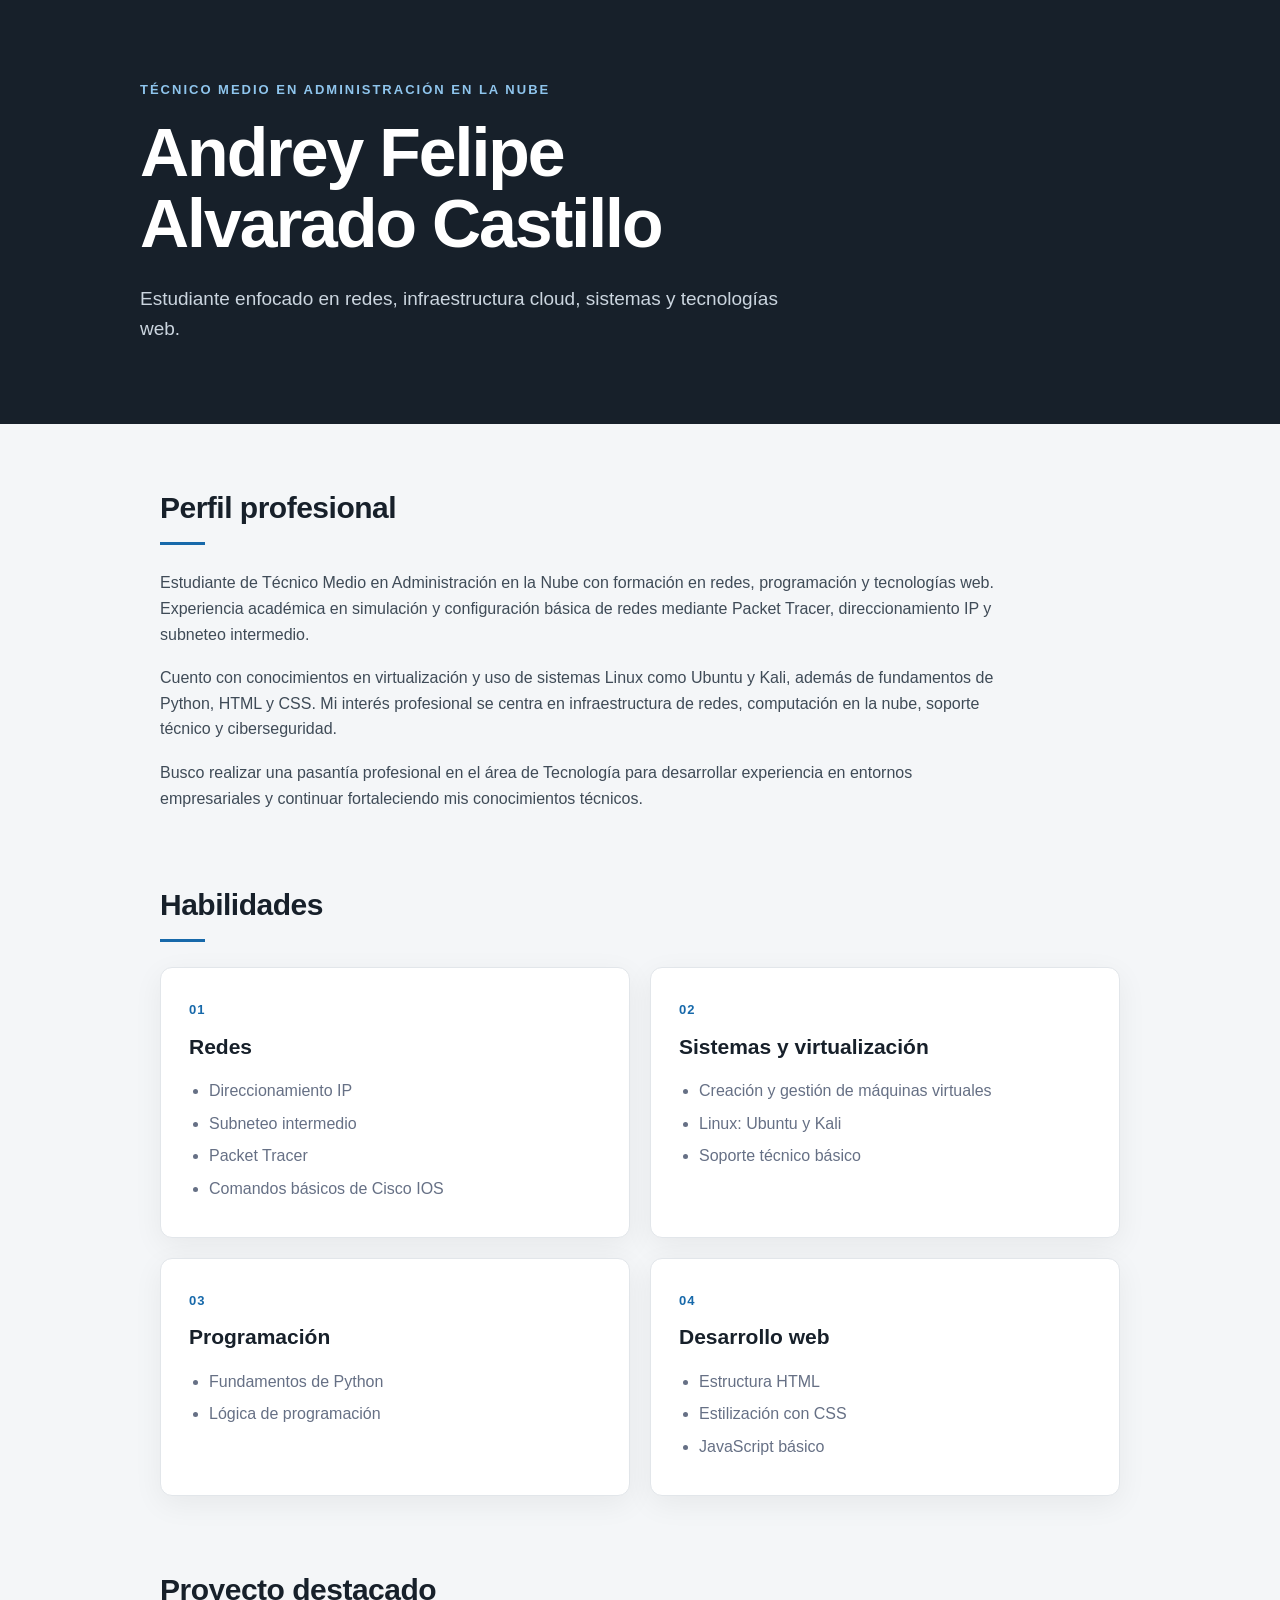
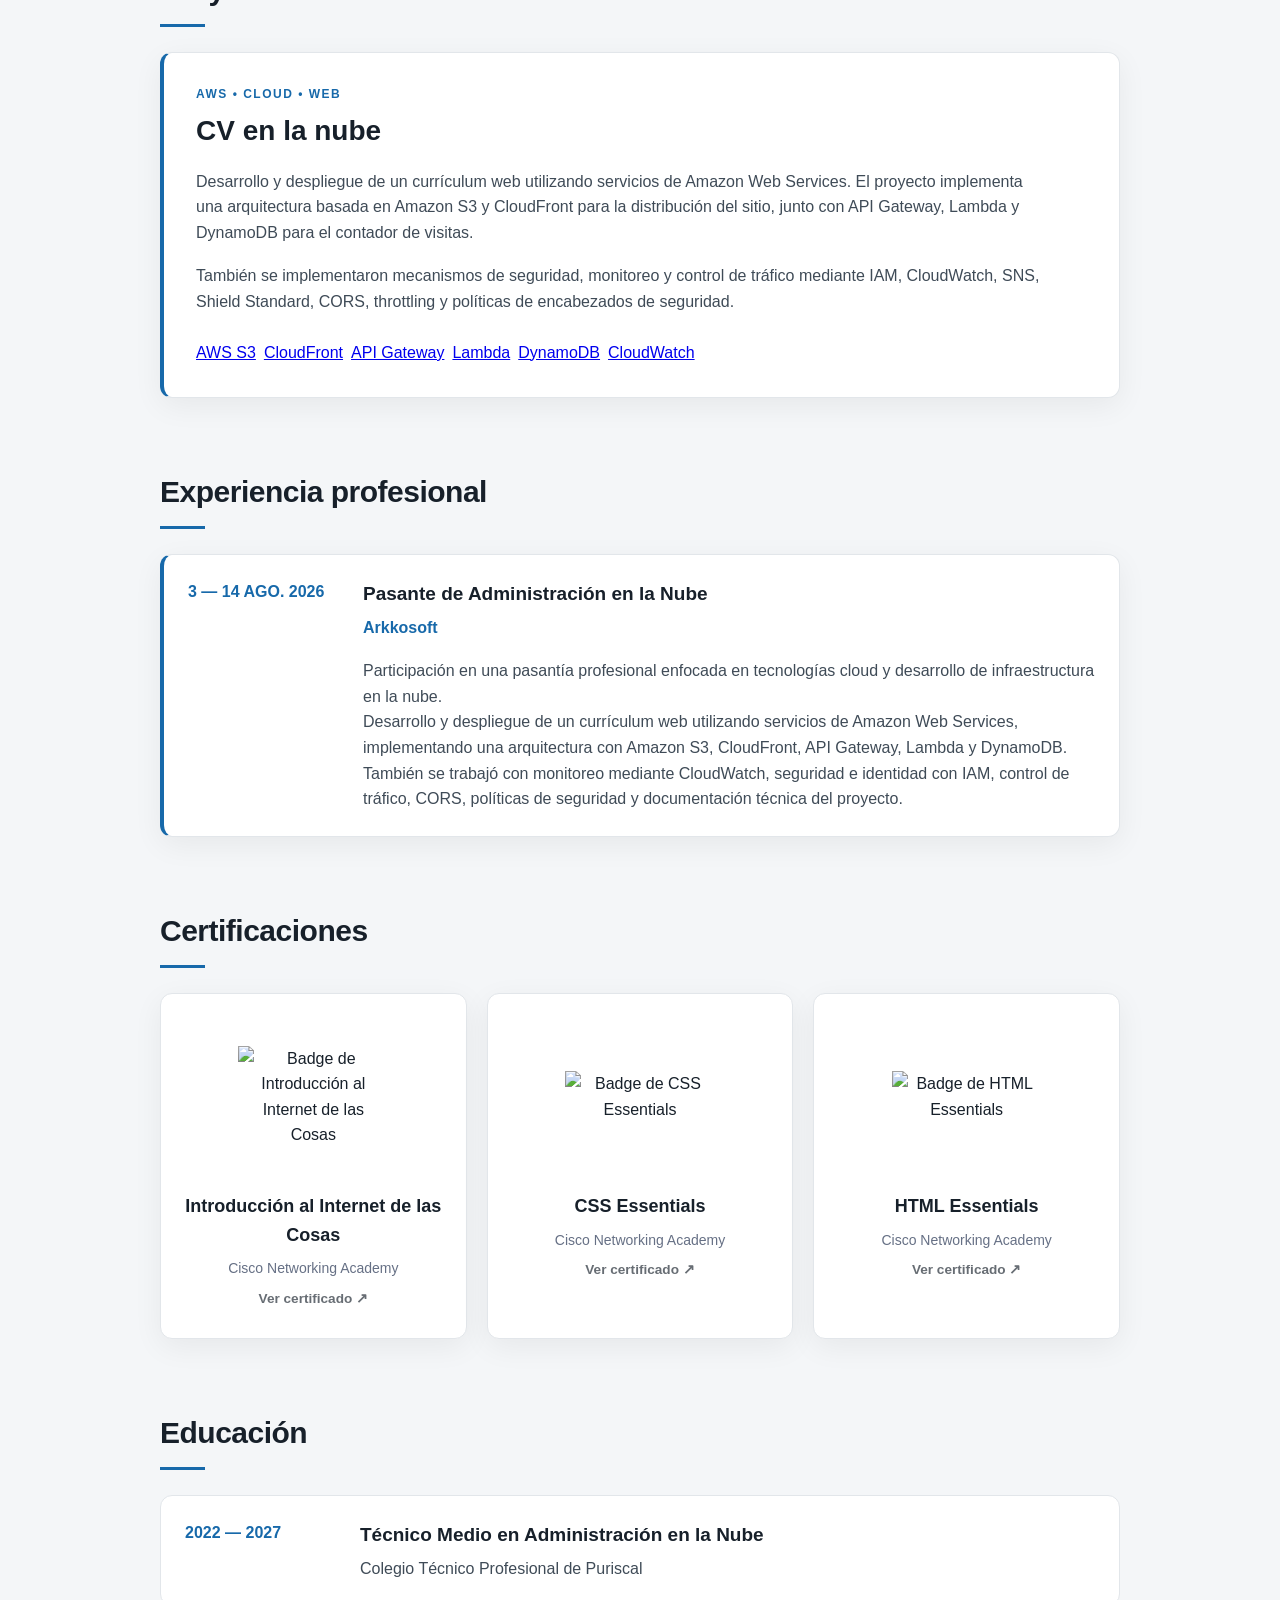
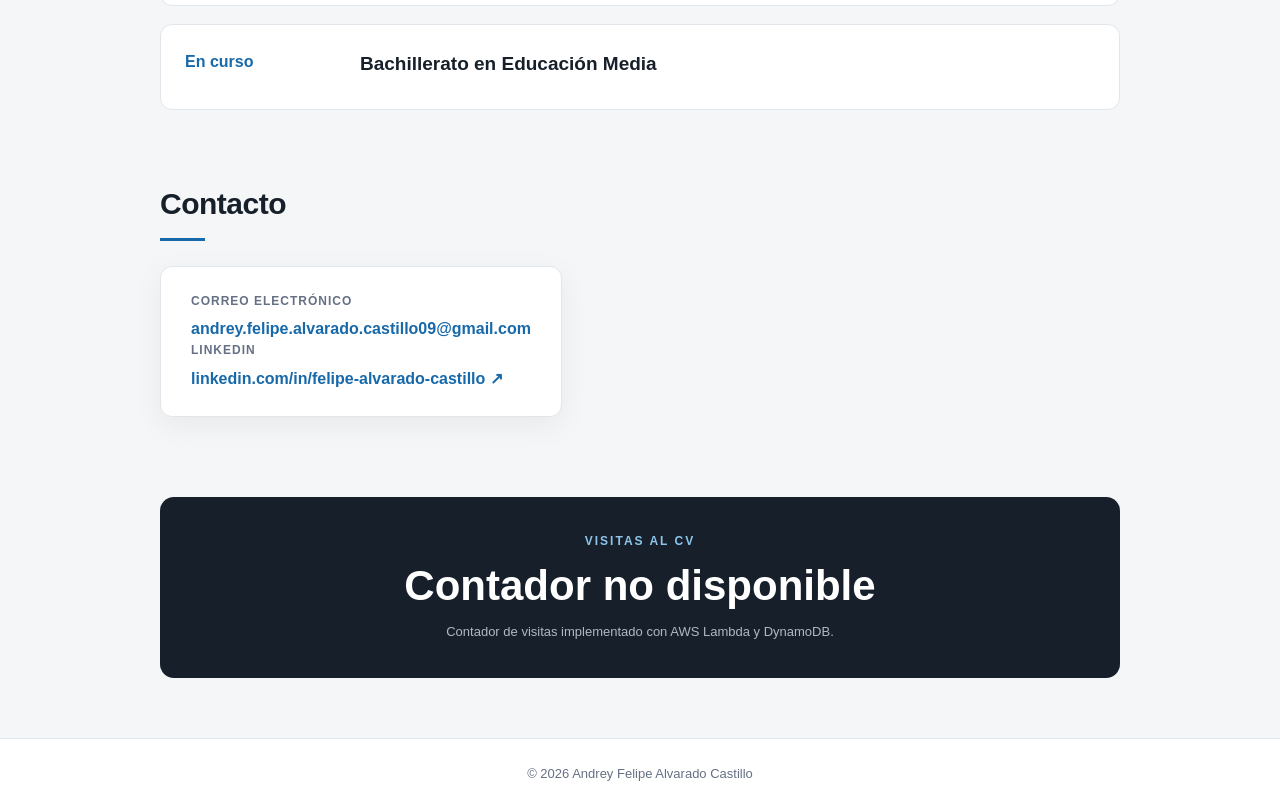
==== commit 8507db11: "Replace technology list with links to AWS services" ====
--- a/website/index.html
+++ b/website/index.html
@@ -139,13 +139,44 @@
                 </p>
 
                 <div class="technology-list">
-                    <span>AWS S3</span>
-                    <span>CloudFront</span>
-                    <span>API Gateway</span>
-                    <span>Lambda</span>
-                    <span>DynamoDB</span>
-                    <span>CloudWatch</span>
-                </div>
+
+    <a href="https://aws.amazon.com/s3/"
+       target="_blank"
+       rel="noopener noreferrer">
+        AWS S3
+    </a>
+
+    <a href="https://aws.amazon.com/cloudfront/"
+       target="_blank"
+       rel="noopener noreferrer">
+        CloudFront
+    </a>
+
+    <a href="https://aws.amazon.com/api-gateway/"
+       target="_blank"
+       rel="noopener noreferrer">
+        API Gateway
+    </a>
+
+    <a href="https://aws.amazon.com/lambda/"
+       target="_blank"
+       rel="noopener noreferrer">
+        Lambda
+    </a>
+
+    <a href="https://aws.amazon.com/dynamodb/"
+       target="_blank"
+       rel="noopener noreferrer">
+        DynamoDB
+    </a>
+
+    <a href="https://aws.amazon.com/cloudwatch/"
+       target="_blank"
+       rel="noopener noreferrer">
+        CloudWatch
+    </a>
+
+</div>
 
             </article>
         </section>
@@ -205,7 +236,7 @@
 
     <div class="certifications-grid">
 
-        <a href="https://www.credly.com/earner/earned/badge/0a45413e-73b1-4f08-a9ad-78b283156808"
+        <a href="https://www.credly.com/badges/0a45413e-73b1-4f08-a9ad-78b283156808/public_url"
            class="certificate-card"
            target="_blank"
            rel="noopener noreferrer">
@@ -230,7 +261,7 @@
         </a>
 
 
-        <a href="https://www.credly.com/earner/earned/badge/91c662c0-dd28-46f7-b437-265e4a5272b8"
+        <a href="https://www.credly.com/badges/91c662c0-dd28-46f7-b437-265e4a5272b8/public_url"
            class="certificate-card"
            target="_blank"
            rel="noopener noreferrer">
@@ -255,7 +286,7 @@
         </a>
 
 
-        <a href="https://www.credly.com/earner/earned/badge/41b9f1e7-8ec7-4171-8520-6982c7341b1c"
+        <a href="https://www.credly.com/badges/41b9f1e7-8ec7-4171-8520-6982c7341b1c/public_url"
            class="certificate-card"
            target="_blank"
            rel="noopener noreferrer">
@@ -321,20 +352,31 @@
 
 
         <section class="section contact-section">
-            <h2>Contacto</h2>
-
-            <div class="contact-card">
-
-                <p class="contact-label">
-                    CORREO ELECTRÓNICO
-                </p>
-
-                <a href="mailto:andrey.felipe.alvarado.castillo09@gmail.com">
-                    andrey.felipe.alvarado.castillo09@gmail.com
-                </a>
-
-            </div>
-        </section>
+    <h2>Contacto</h2>
+
+    <div class="contact-card">
+
+        <p class="contact-label">
+            CORREO ELECTRÓNICO
+        </p>
+
+        <a href="mailto:andrey.felipe.alvarado.castillo09@gmail.com">
+            andrey.felipe.alvarado.castillo09@gmail.com
+        </a>
+
+        <p class="contact-label linkedin-label">
+            LINKEDIN
+        </p>
+
+        <a href="https://www.linkedin.com/in/felipe-alvarado-castillo/"
+           target="_blank"
+           rel="noopener noreferrer"
+           class="linkedin-link">
+            linkedin.com/in/felipe-alvarado-castillo ↗
+        </a>
+
+    </div>
+</section>
 
 
         <section class="visits-section">
--- a/website/styles.css
+++ b/website/styles.css
@@ -426,3 +426,38 @@
         font-size: 36px;
     }
 }
+/* Certificaciones clickeables */
+
+.certificate-card {
+    text-decoration: none;
+    color: inherit;
+    cursor: pointer;
+    transition:
+        transform 0.25s ease,
+        box-shadow 0.25s ease;
+}
+
+.certificate-card:hover {
+    transform: translateY(-6px);
+}
+
+.certificate-card .certificate-badge img {
+    transition: transform 0.25s ease;
+}
+
+.certificate-card:hover .certificate-badge img {
+    transform: scale(1.04);
+}
+
+.certificate-link {
+    display: inline-block;
+    margin-top: 8px;
+    font-size: 0.85rem;
+    font-weight: 600;
+    opacity: 0.65;
+    transition: opacity 0.25s ease;
+}
+
+.certificate-card:hover .certificate-link {
+    opacity: 1;
+}
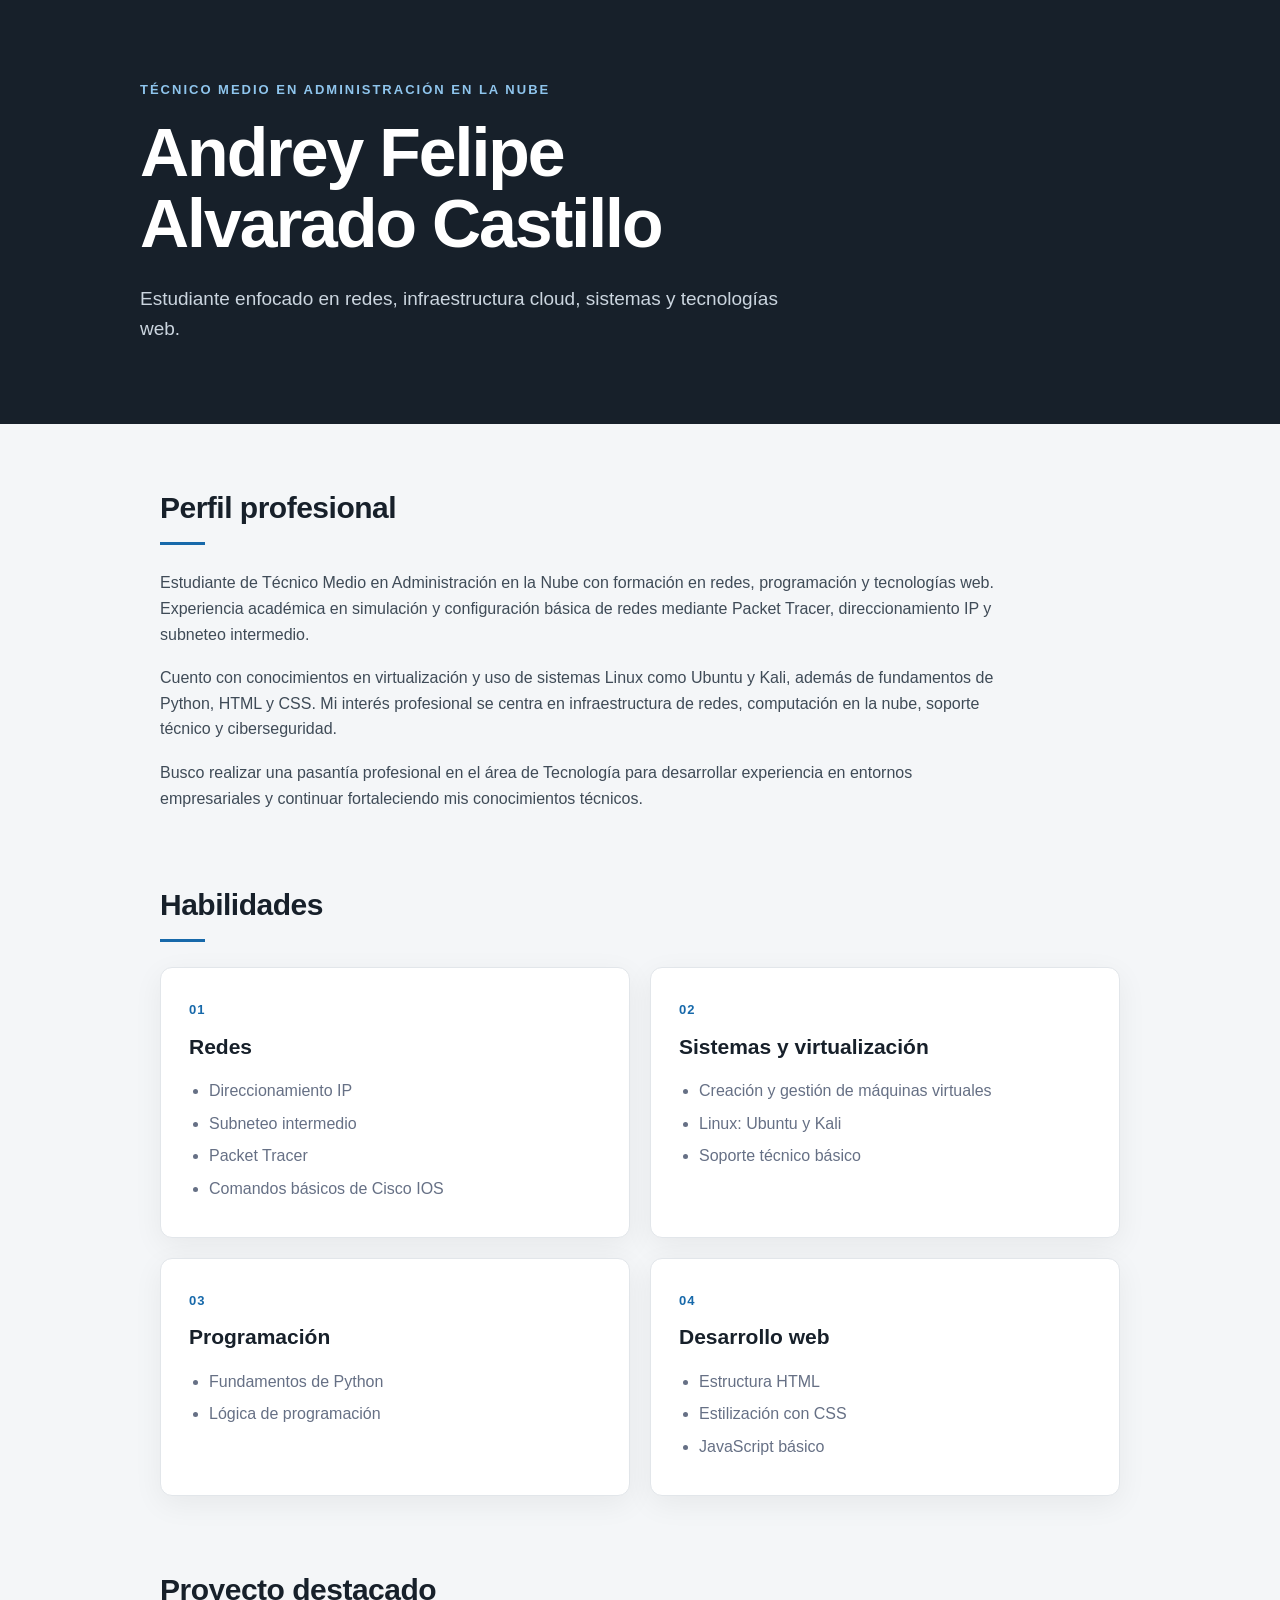
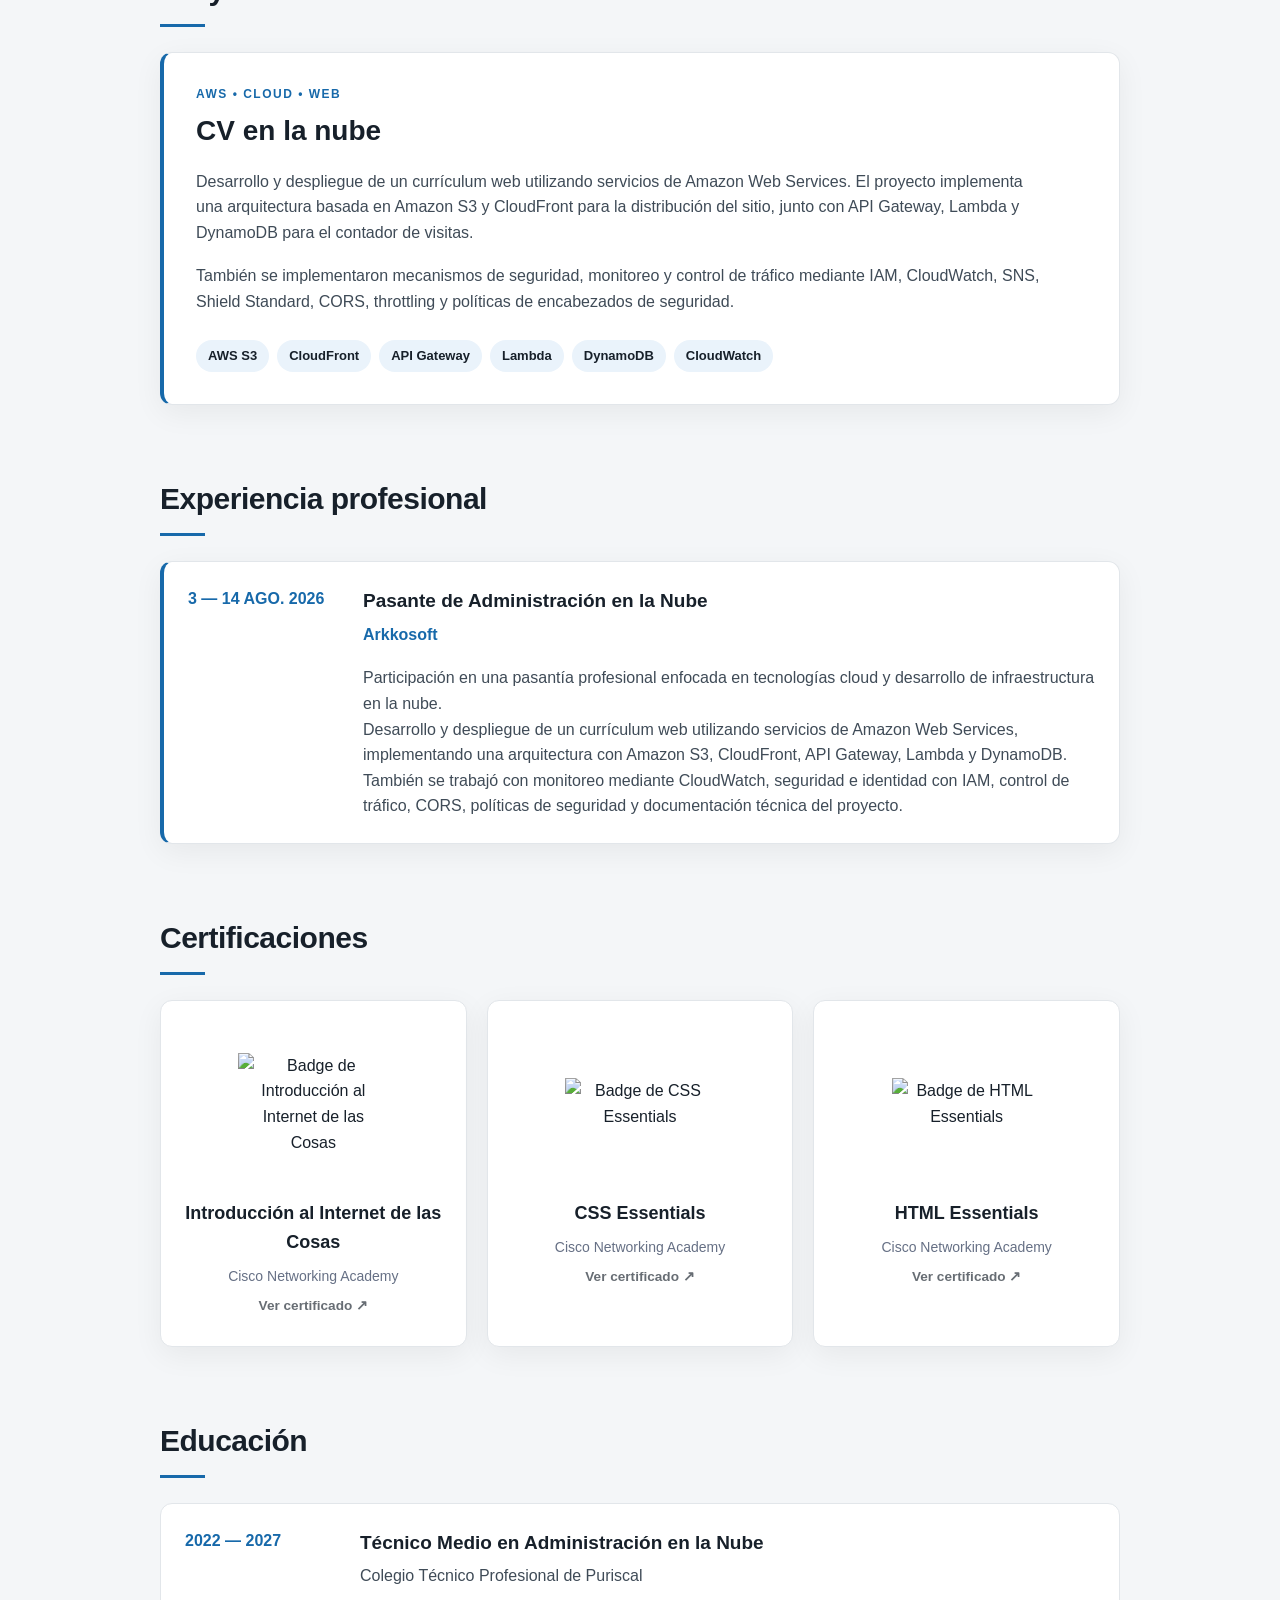
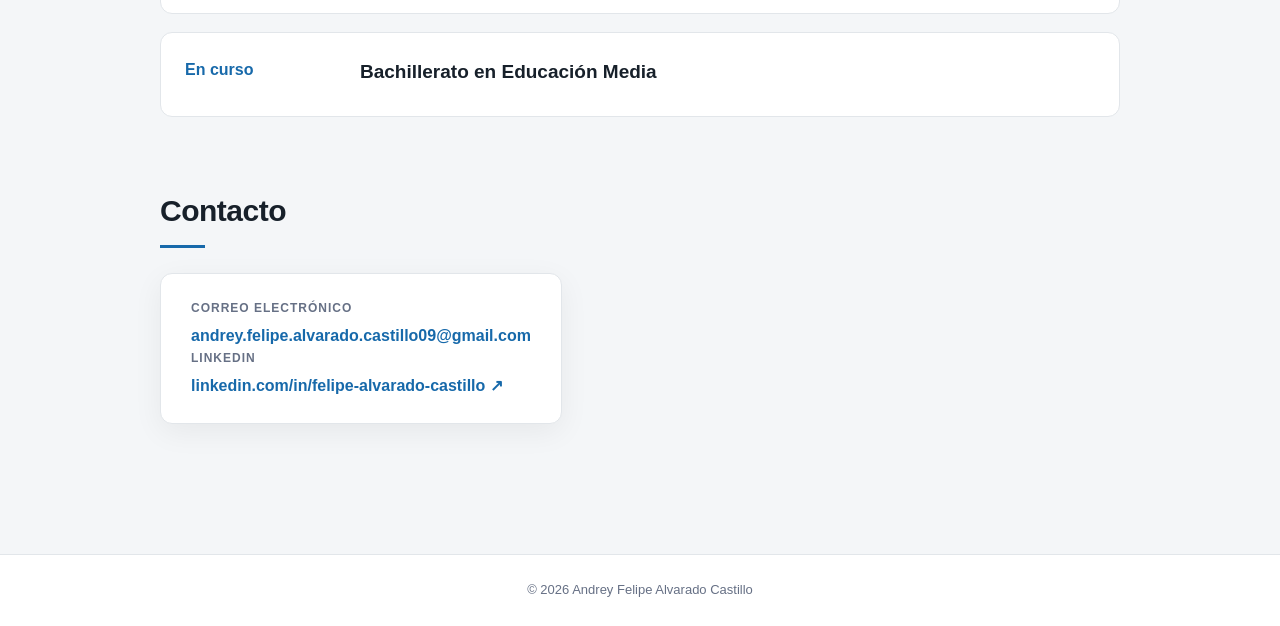
==== commit fc034b9b: "Remove visits section and app.js script Removed visits section and script reference from index.html" ====
--- a/website/index.html
+++ b/website/index.html
@@ -376,24 +376,6 @@
         </a>
 
     </div>
-</section>
-
-
-        <section class="visits-section">
-
-            <p class="visits-label">
-                VISITAS AL CV
-            </p>
-
-            <div id="visit-count">
-                Cargando...
-            </div>
-
-            <p class="visits-note">
-                Contador de visitas implementado con AWS Lambda y DynamoDB.
-            </p>
-
-        </section>
 
     </main>
 
@@ -405,7 +387,6 @@
     </footer>
 
 
-    <script src="app.js"></script>
 
 </body>
 
--- a/website/styles.css
+++ b/website/styles.css
@@ -166,7 +166,7 @@
     margin-top: 25px;
 }
 
-.technology-list span {
+.technology-list a {
     padding: 6px 12px;
     background: var(--soft-accent);
     color: var(--accent-dark);
@@ -461,3 +461,28 @@
 .certificate-card:hover .certificate-link {
     opacity: 1;
 }
+.technology-list a {
+    text-decoration: none;
+    color: inherit;
+    cursor: pointer;
+    transition: transform 0.2s ease, box-shadow 0.2s ease;
+}
+
+.technology-list a:hover {
+    transform: translateY(-3px);
+    box-shadow: 0 6px 16px rgba(0, 0, 0, 0.12);
+}
+/* LinkedIn */
+
+.linkedin-label {
+    margin-top: 24px;
+}
+
+.linkedin-link {
+    text-decoration: none;
+    transition: opacity 0.2s ease;
+}
+
+.linkedin-link:hover {
+    opacity: 0.7;
+}
